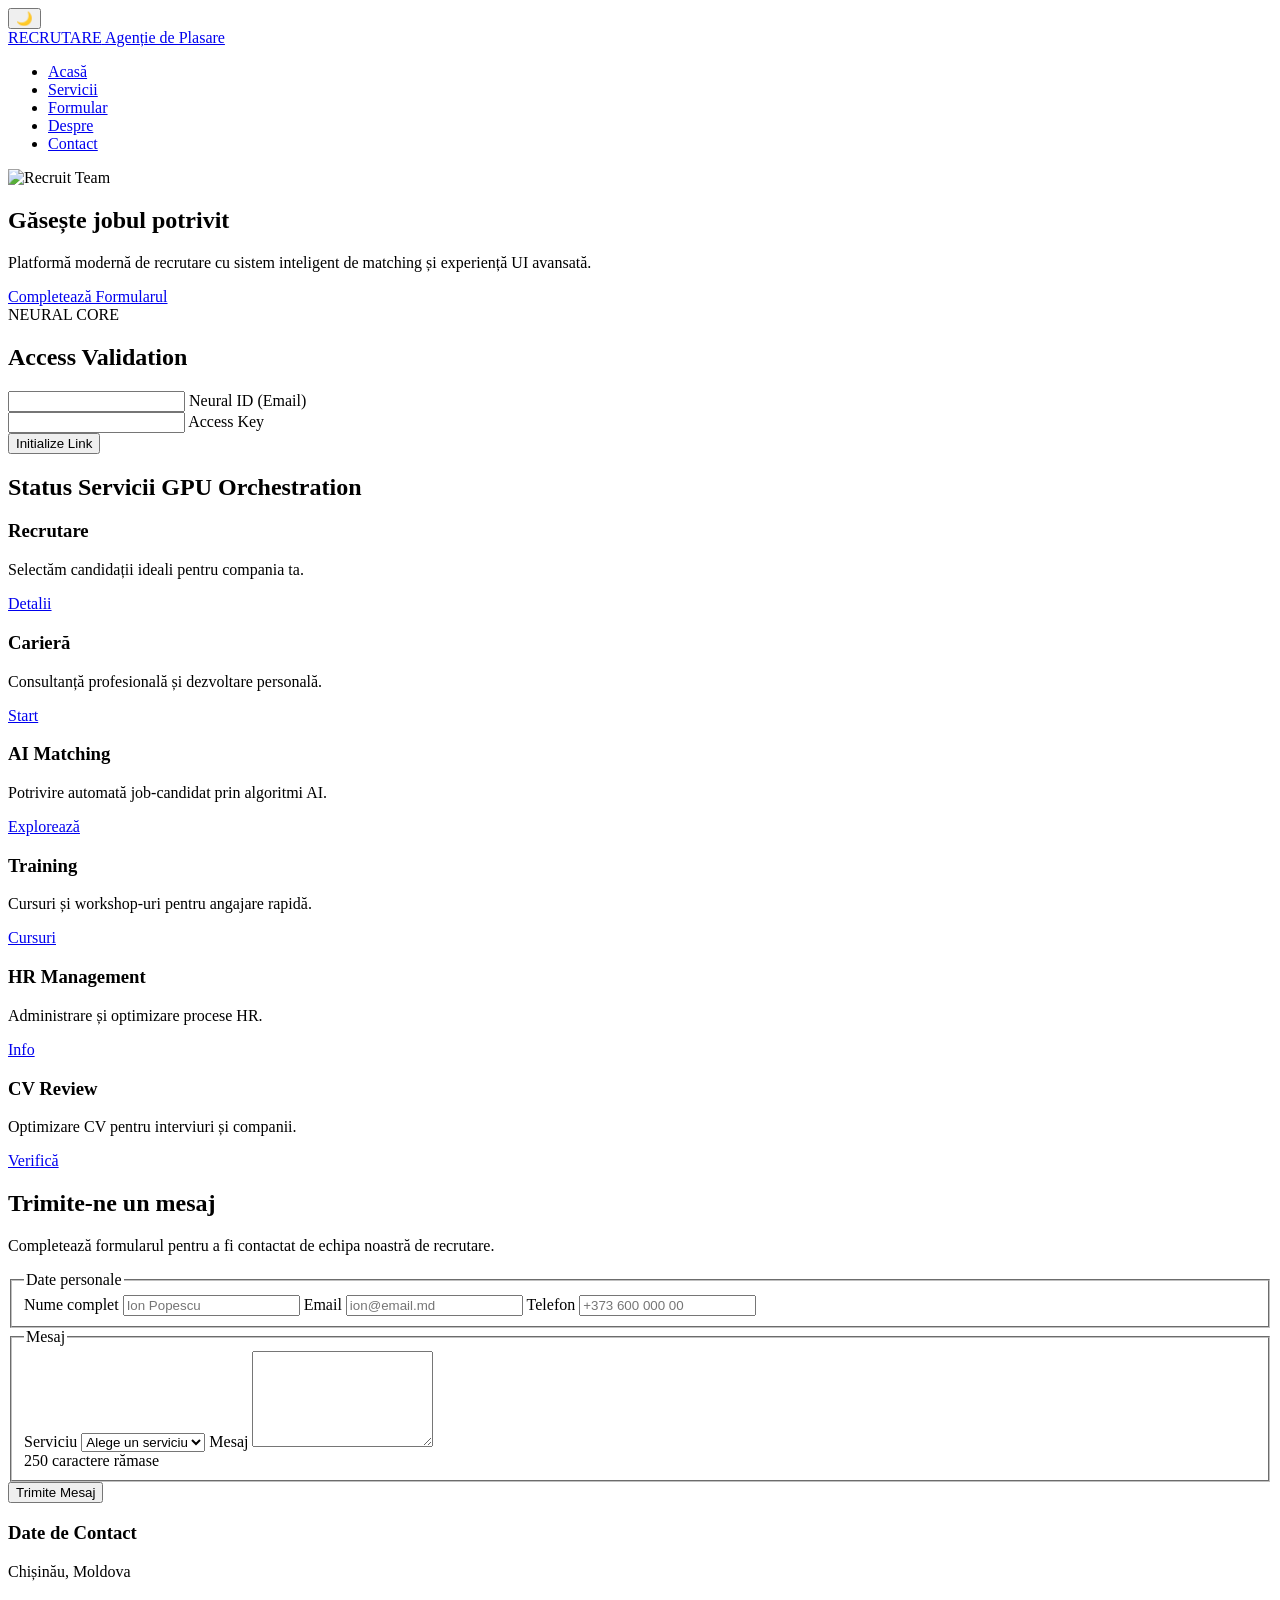
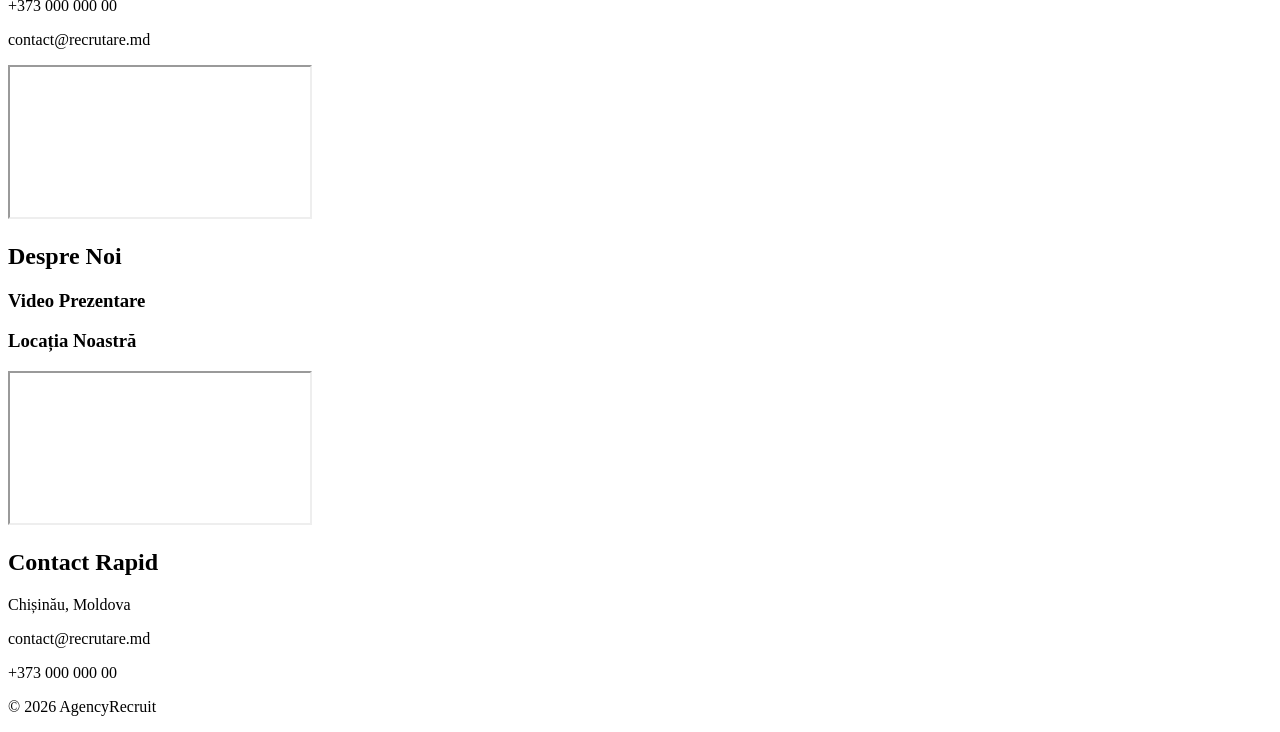
==== index.html @ b5f04d06 "Ziua 10" ====
<!DOCTYPE html>
<html lang="ro">
<head>
    <meta charset="UTF-8" />
    <meta name="viewport" content="width=device-width, initial-scale=1.0" />

<meta http-equiv="Content-Security-Policy" content="default-src 
'self'; script-src 'self' https://trusted.com; style-src 'self' 'unsafe-inline'; frame-src 
'self' https://googleusercontent.com https://jumpshare.com;">

    <title>AgencyRecruit — Theming Engine</title>
    <link rel="stylesheet" href="assets/css/style.css" />
</head>

<body>

<!-- THEME TOGGLE -->
<button id="themeToggle" class="theme-toggle">
    🌙
</button>

<script>
/**
 * UI Telemetry Engine & Performance Monitor
 * Autor: Stodolnean Sergiu | Expert RC 251
 * Data: 18.05.2026 | No-Dependency GDPR Beacon
 */

(function () {
    'use strict';

    const telemetryData = {
        appId: typeof __app_id !== 'undefined' ? __app_id : 'RC251-UTM-PORTFOLIO',
        timestamp: new Date().toISOString(),

        environment: {
            screenResolution: `${window.screen.width}x${window.screen.height}`,
            viewportSize: `${window.innerWidth}x${window.innerHeight}`,
            devicePixelRatio: window.devicePixelRatio,
            hardwareConcurrency: navigator.hardwareConcurrency || 'N/A',
            deviceMemory: navigator.deviceMemory || 'N/A',
            networkType: navigator.connection ? navigator.connection.effectiveType : 'unknown'
        },

        performanceMetrics: {},
        errors: [],
        interactionMetrics: {}
    };

    let firstClickRecorded = false;

    // -----------------------------
    // PERFORMANCE METRICS
    // -----------------------------
    function collectPerformanceMetrics() {
        if (!window.performance) return;

        const navEntries = performance.getEntriesByType('navigation');
        if (navEntries.length > 0) {
            const timing = navEntries[0];

            telemetryData.performanceMetrics.dnsTime =
                timing.domainLookupEnd - timing.domainLookupStart;

            telemetryData.performanceMetrics.tcpHandshake =
                timing.connectEnd - timing.connectStart;

            telemetryData.performanceMetrics.ttfb =
                timing.responseStart - timing.requestStart;

            telemetryData.performanceMetrics.domInteractive =
                timing.domInteractive;

            telemetryData.performanceMetrics.loadEvent =
                timing.loadEventEnd - timing.loadEventStart;
        }

        const paintEntries = performance.getEntriesByType('paint');
        paintEntries.forEach(entry => {
            if (entry.name === 'first-paint') {
                telemetryData.performanceMetrics.firstPaint = entry.startTime;
            }
            if (entry.name === 'first-contentful-paint') {
                telemetryData.performanceMetrics.fcp = entry.startTime;
            }
        });
    }

    // -----------------------------
    // ERROR TRACKING (GLOBAL)
    // -----------------------------
    window.onerror = function (message, source, lineno, colno, error) {
        const errorData = {
            message,
            source,
            line: lineno,
            column: colno,
            stack: error ? error.stack : null,
            time: new Date().toISOString()
        };

        telemetryData.errors.push(errorData);

        dispatchTelemetry('error');
    };

    // -----------------------------
    // FIRST INPUT DELAY (SIMULAT)
    // -----------------------------
    function trackFirstInputDelay() {
        window.addEventListener('click', function handler(e) {
            if (firstClickRecorded) return;
            firstClickRecorded = true;

            const start = performance.now();

            // simulăm execuția handler-ului
            requestAnimationFrame(() => {
                const end = performance.now();

                telemetryData.interactionMetrics.firstInputDelay = end - start;
                telemetryData.interactionMetrics.firstClickTime = start;

                dispatchTelemetry('interaction');
            });

            window.removeEventListener('click', handler);
        });
    }

    // -----------------------------
    // TELEMETRY DISPATCH
    // -----------------------------
    function dispatchTelemetry(type = 'performance') {
        const payload = JSON.stringify({
            type,
            ...telemetryData
        });

        const endpoint = "https://analytics.rc251.utm.md/api/telemetry";

        console.log("[TELEMETRIE]", type, telemetryData);

        if (navigator.sendBeacon) {
            navigator.sendBeacon(endpoint, payload);
        } else {
            const xhr = new XMLHttpRequest();
            xhr.open("POST", endpoint, true);
            xhr.setRequestHeader("Content-Type", "application/json");
            xhr.send(payload);
        }
    }

    // -----------------------------
    // INIT WITH PERFORMANCE OPTIMIZATION
    // -----------------------------
    function initTelemetry() {
        collectPerformanceMetrics();
        trackFirstInputDelay();

        setTimeout(() => {
            dispatchTelemetry('load');
        }, 500);
    }

    // Lighthouse optimization (IMPORTANT)
    if ('requestIdleCallback' in window) {
        requestIdleCallback(initTelemetry);
    } else {
        window.addEventListener('load', initTelemetry);
    }

})();
</script>


<header>
    <nav class="main-nav">

        <!-- LOGO -->
        <div class="logo-box">
            <a href="#hero" class="logo">

                <div class="logo-icon">
                    <span class="person"></span>
                </div>

                <div class="logo-text">
                    <span class="brand-name">RECRUTARE</span>
                    <span class="tagline">Agenție de Plasare</span>
                </div>

            </a>
        </div>

        <!-- NAVIGATION -->
        <ul>
            <li><a href="#hero">Acasă</a></li>
            <li><a href="#servicii">Servicii</a></li>
            <li><a href="#formular">Formular</a></li>
            <li><a href="#despre">Despre</a></li>
            <li><a href="#contact">Contact</a></li>
        </ul>

    </nav>
</header>

<main>

<!-- HERO -->
<section id="hero">

    <img src="assets/img/recruitare.png" 
     alt="Recruit Team" 
     class="hero-img"
     width="700" 
     height="200">

    <div class="hero-content">
        <h1>Găsește jobul potrivit</h1>

        <p>
            Platformă modernă de recrutare cu sistem inteligent
            de matching și experiență UI avansată.
        </p>

        <a href="assets/docs/test_formular.html" class="btn hero-btn">
            Completează Formularul
        </a>
    </div>

</section>

<!-- 🧠 NEURAL CORE (între secțiuni) -->
<div class="neural-glass" id="neuralGlass">
    <div class="glass-core"></div>
    <div class="glass-ring"></div>
    <div class="glass-glow"></div>
    <div class="glass-text">NEURAL CORE</div>
</div>

<!-- SECTION: SECURITY ACCESS -->
<section class="security">
    <div class="security__container">
        <form class="security-form" id="accessForm">
            <h2 class="security-form__title">Access Validation</h2>
            
            <div class="security-form__field">
                <input 
                    type="email" 
                    id="email" 
                    class="security-form__input" 
                    placeholder=" " 
                    required
                />
                <label for="email" class="security-form__label">Neural ID (Email)</label>
                <div class="security-form__status-line"></div>
            </div>

            <div class="security-form__field">
                <input 
                    type="password" 
                    id="pass" 
                    class="security-form__input" 
                    placeholder=" " 
                    required 
                    minlength="6"
                />
                <label for="pass" class="security-form__label">Access Key</label>
                <div class="security-form__status-line"></div>
            </div>

            <button type="submit" class="security-form__button">
                Initialize Link
            </button>
        </form>
    </div>
</section>

<!-- SERVICII -->
<section id="servicii">
    <h2>Status Servicii GPU Orchestration</h2>

    <div class="servicii-grid">

        <!-- Card 1 (i=0) -->
        <article class="card" style="--i: 0">
            <div class="status-indicator online"></div>
            <h3>Recrutare</h3>
            <p>Selectăm candidații ideali pentru compania ta.</p>
            <a href="#" class="btn">Detalii</a>
        </article>

        <!-- Card 2 (i=1) -->
        <article class="card" style="--i: 1">
            <div class="status-indicator online"></div>
            <h3>Carieră</h3>
            <p>Consultanță profesională și dezvoltare personală.</p>
            <a href="#" class="btn">Start</a>
        </article>

        <!-- Card 3 (i=2) -->
        <article class="card" style="--i: 2">
            <div class="status-indicator online"></div>
            <h3>AI Matching</h3>
            <p>Potrivire automată job-candidat prin algoritmi AI.</p>
            <a href="#" class="btn">Explorează</a>
        </article>

        <!-- Card 4 (i=3) -->
        <article class="card" style="--i: 3">
            <div class="status-indicator warning"></div>
            <h3>Training</h3>
            <p>Cursuri și workshop-uri pentru angajare rapidă.</p>
            <a href="#" class="btn">Cursuri</a>
        </article>

        <!-- Card 5 (i=4) -->
        <article class="card" style="--i: 4">
            <div class="status-indicator online"></div>
            <h3>HR Management</h3>
            <p>Administrare și optimizare procese HR.</p>
            <a href="#" class="btn">Info</a>
        </article>

        <!-- Card 6 (i=5) -->
        <article class="card" style="--i: 5">
            <div class="status-indicator online"></div>
            <h3>CV Review</h3>
            <p>Optimizare CV pentru interviuri și companii.</p>
            <a href="#" class="btn">Verifică</a>
        </article>

    </div>
</section>

<!-- FORMULAR -->
<section id="formular" class="formular-section">

    <div class="formular-grid">

        <!-- FORM -->
        <div class="formular-card">

            <h2>Trimite-ne un mesaj</h2>

            <p>
                Completează formularul pentru a fi contactat
                de echipa noastră de recrutare.
            </p>

            <form id="contactForm">

                <fieldset>

                    <legend>Date personale</legend>

                    <label for="fullname">Nume complet</label>

                    <input
                        type="text"
                        id="fullname"
                        placeholder="Ion Popescu"
                        required
                    />

                    <label for="email">Email</label>

                    <input
                        type="email"
                        id="email"
                        placeholder="ion@email.md"
                        required
                    />

                    <label for="phone">Telefon</label>

                    <input
                        type="tel"
                        id="phone"
                        placeholder="+373 600 000 00"
                        required
                    />

                </fieldset>

                <fieldset>

                    <legend>Mesaj</legend>

                    <label for="service">
                        Serviciu
                    </label>

                    <select id="service" required>
                        <option value="">
                            Alege un serviciu
                        </option>

                        <option>Recrutare</option>
                        <option>AI Matching</option>
                        <option>Training</option>
                        <option>HR</option>
                    </select>

                    <label for="message">
                        Mesaj
                    </label>

                    <textarea
                        id="message"
                        rows="6"
                        maxlength="250"
                        placeholder="Scrie mesajul tău..."
                        required>
                    </textarea>

                    <div class="char-counter">
                        <span id="remainingChars">250</span>
                        caractere rămase
                    </div>

                </fieldset>

                <button class="btn submit-btn" type="submit">
                    Trimite Mesaj
                </button>

            </form>

        </div>

        <!-- SIDEBAR -->
        <aside class="formular-sidebar">

            <h3>Date de Contact</h3>

            <p>Chișinău, Moldova</p>
            <p>+373 000 000 00</p>
            <p>contact@recrutare.md</p>

            <div class="map-wrapper">

                <iframe
                    src="https://www.google.com/maps?q=Chisinau,+Moldova&output=embed"
                    loading="lazy">
                </iframe>

            </div>

        </aside>

    </div>

</section>

<!-- DESPRE -->
<section id="despre" class="despre-section">
    <h2>Despre Noi</h2>
    <div class="despre-container">

        <div class="video-presentation">
            <h3>Video Prezentare</h3>
            <div class="video-wrapper">
               <iframe id="js_video_iframe" src="https://jumpshare.com/embed/6F7sGdLIjUPsRGeQFwNo" frameborder="0" webkitallowfullscreen mozallowfullscreen allowfullscreen style="position: absolute; top: 0; left: 0; width: 100%; height: 100%;"></iframe>
            </div>
        </div>

        <div class="location-map">
            <h3>Locația Noastră</h3>
            <div class="map-container">
                <iframe
                    src="https://www.google.com/maps/embed?pb=!1m18!1m12!1m3!1d87010.15852570077!2d28.81057475!3d47.01183145!2m3!1f0!2f0!3f0!3m2!1i1024!2i768!4f13.1!3m3!1m2!1s0x40c97c3628b769a1%3A0x2374286f4484e2d2!2zQ2hpyJlpbsSDdSwgTW9sZG92YQ!5e0!3m2!1sro!2s!4v1715585000000!5m2!1sro!2s"
                    loading="lazy">
                </iframe>
            </div>
        </div>

    </div>
</section>

<!-- CONTACT -->
<section id="contact">

    <h2>Contact Rapid</h2>

    <p>Chișinău, Moldova</p>
    <p>contact@recrutare.md</p>
    <p>+373 000 000 00</p>

</section>

</main>

<footer>
    <p>© 2026 AgencyRecruit</p>
</footer>

<script src="assets/js/script.js"></script>

</body>
</html>
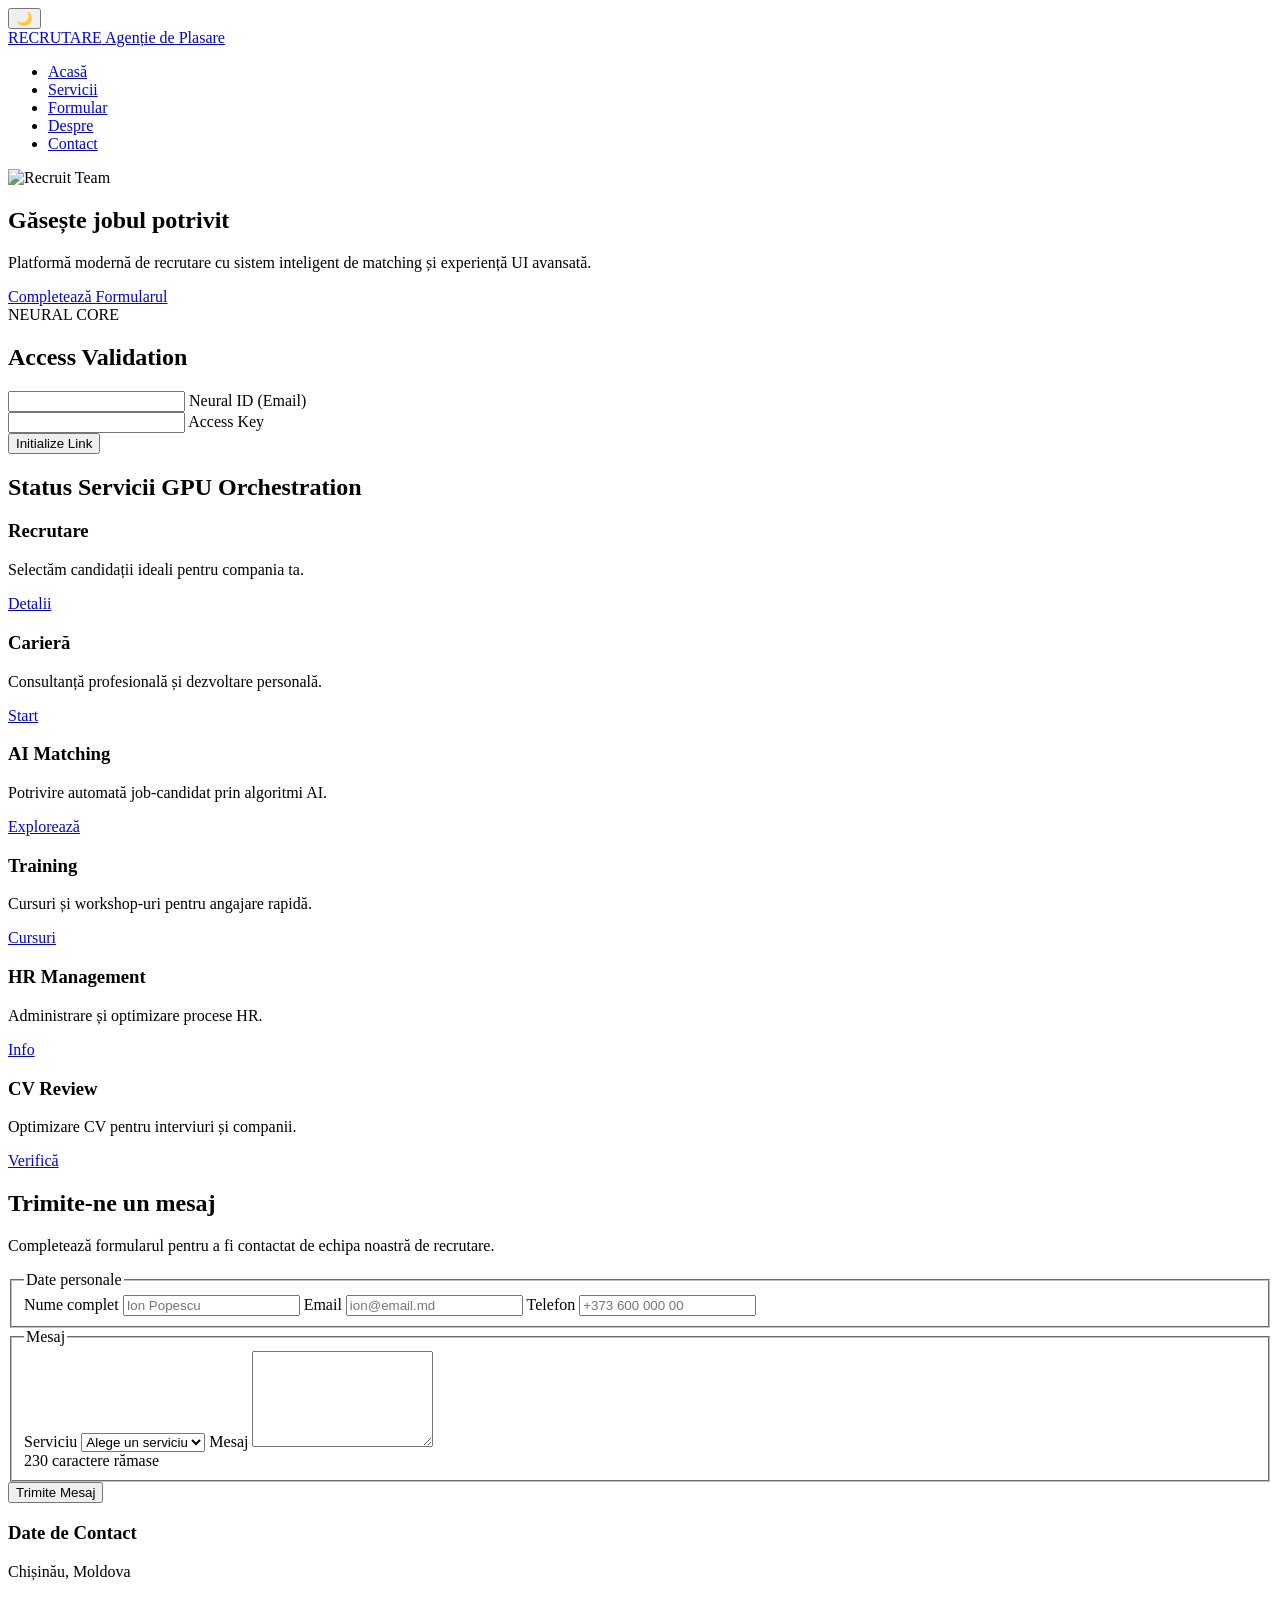
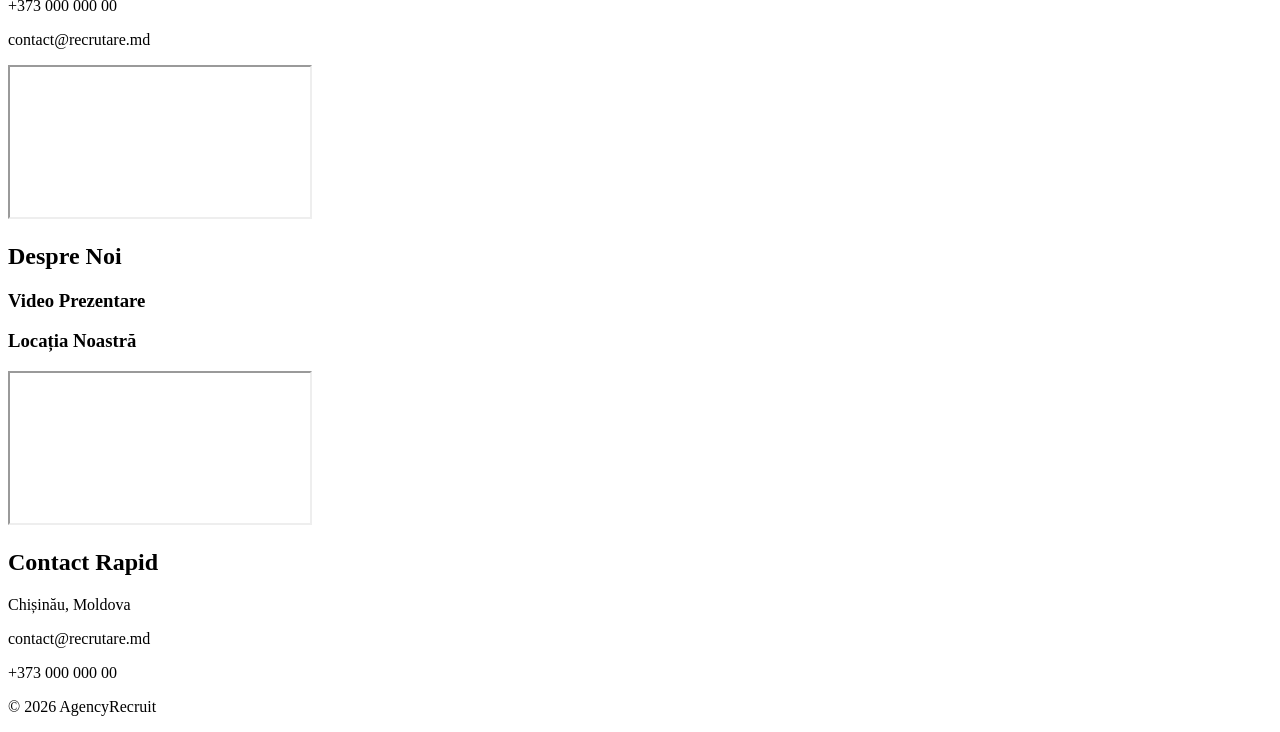
==== commit 92e50994: "Ziua 10 fin" ====
--- a/index.html
+++ b/index.html
@@ -4,9 +4,14 @@
     <meta charset="UTF-8" />
     <meta name="viewport" content="width=device-width, initial-scale=1.0" />
 
-<meta http-equiv="Content-Security-Policy" content="default-src 
-'self'; script-src 'self' https://trusted.com; style-src 'self' 'unsafe-inline'; frame-src 
-'self' https://googleusercontent.com https://jumpshare.com;">
+<meta http-equiv="Content-Security-Policy" content="
+default-src 'self';
+script-src 'self' 'unsafe-inline' https://trusted.com;
+script-src 'self' https://trusted.com;
+style-src 'self' 'unsafe-inline';
+connect-src 'self' https://analytics.rc251.utm.md;
+frame-src 'self' https://googleusercontent.com https://jumpshare.com https://www.google.com https://maps.google.com;
+">
 
     <title>AgencyRecruit — Theming Engine</title>
     <link rel="stylesheet" href="assets/css/style.css" />
@@ -15,163 +20,11 @@
 <body>
 
 <!-- THEME TOGGLE -->
-<button id="themeToggle" class="theme-toggle">
+<button id="themeToggle" class="theme-toggle">  
     🌙
 </button>
 
-<script>
-/**
- * UI Telemetry Engine & Performance Monitor
- * Autor: Stodolnean Sergiu | Expert RC 251
- * Data: 18.05.2026 | No-Dependency GDPR Beacon
- */
-
-(function () {
-    'use strict';
-
-    const telemetryData = {
-        appId: typeof __app_id !== 'undefined' ? __app_id : 'RC251-UTM-PORTFOLIO',
-        timestamp: new Date().toISOString(),
-
-        environment: {
-            screenResolution: `${window.screen.width}x${window.screen.height}`,
-            viewportSize: `${window.innerWidth}x${window.innerHeight}`,
-            devicePixelRatio: window.devicePixelRatio,
-            hardwareConcurrency: navigator.hardwareConcurrency || 'N/A',
-            deviceMemory: navigator.deviceMemory || 'N/A',
-            networkType: navigator.connection ? navigator.connection.effectiveType : 'unknown'
-        },
-
-        performanceMetrics: {},
-        errors: [],
-        interactionMetrics: {}
-    };
-
-    let firstClickRecorded = false;
-
-    // -----------------------------
-    // PERFORMANCE METRICS
-    // -----------------------------
-    function collectPerformanceMetrics() {
-        if (!window.performance) return;
-
-        const navEntries = performance.getEntriesByType('navigation');
-        if (navEntries.length > 0) {
-            const timing = navEntries[0];
-
-            telemetryData.performanceMetrics.dnsTime =
-                timing.domainLookupEnd - timing.domainLookupStart;
-
-            telemetryData.performanceMetrics.tcpHandshake =
-                timing.connectEnd - timing.connectStart;
-
-            telemetryData.performanceMetrics.ttfb =
-                timing.responseStart - timing.requestStart;
-
-            telemetryData.performanceMetrics.domInteractive =
-                timing.domInteractive;
-
-            telemetryData.performanceMetrics.loadEvent =
-                timing.loadEventEnd - timing.loadEventStart;
-        }
-
-        const paintEntries = performance.getEntriesByType('paint');
-        paintEntries.forEach(entry => {
-            if (entry.name === 'first-paint') {
-                telemetryData.performanceMetrics.firstPaint = entry.startTime;
-            }
-            if (entry.name === 'first-contentful-paint') {
-                telemetryData.performanceMetrics.fcp = entry.startTime;
-            }
-        });
-    }
-
-    // -----------------------------
-    // ERROR TRACKING (GLOBAL)
-    // -----------------------------
-    window.onerror = function (message, source, lineno, colno, error) {
-        const errorData = {
-            message,
-            source,
-            line: lineno,
-            column: colno,
-            stack: error ? error.stack : null,
-            time: new Date().toISOString()
-        };
-
-        telemetryData.errors.push(errorData);
-
-        dispatchTelemetry('error');
-    };
-
-    // -----------------------------
-    // FIRST INPUT DELAY (SIMULAT)
-    // -----------------------------
-    function trackFirstInputDelay() {
-        window.addEventListener('click', function handler(e) {
-            if (firstClickRecorded) return;
-            firstClickRecorded = true;
-
-            const start = performance.now();
-
-            // simulăm execuția handler-ului
-            requestAnimationFrame(() => {
-                const end = performance.now();
-
-                telemetryData.interactionMetrics.firstInputDelay = end - start;
-                telemetryData.interactionMetrics.firstClickTime = start;
-
-                dispatchTelemetry('interaction');
-            });
-
-            window.removeEventListener('click', handler);
-        });
-    }
-
-    // -----------------------------
-    // TELEMETRY DISPATCH
-    // -----------------------------
-    function dispatchTelemetry(type = 'performance') {
-        const payload = JSON.stringify({
-            type,
-            ...telemetryData
-        });
-
-        const endpoint = "https://analytics.rc251.utm.md/api/telemetry";
-
-        console.log("[TELEMETRIE]", type, telemetryData);
-
-        if (navigator.sendBeacon) {
-            navigator.sendBeacon(endpoint, payload);
-        } else {
-            const xhr = new XMLHttpRequest();
-            xhr.open("POST", endpoint, true);
-            xhr.setRequestHeader("Content-Type", "application/json");
-            xhr.send(payload);
-        }
-    }
-
-    // -----------------------------
-    // INIT WITH PERFORMANCE OPTIMIZATION
-    // -----------------------------
-    function initTelemetry() {
-        collectPerformanceMetrics();
-        trackFirstInputDelay();
-
-        setTimeout(() => {
-            dispatchTelemetry('load');
-        }, 500);
-    }
-
-    // Lighthouse optimization (IMPORTANT)
-    if ('requestIdleCallback' in window) {
-        requestIdleCallback(initTelemetry);
-    } else {
-        window.addEventListener('load', initTelemetry);
-    }
-
-})();
-</script>
+<script src="assets/js/telemetry.js" defer></script>
 
 
 <header>
@@ -246,14 +99,8 @@
             <h2 class="security-form__title">Access Validation</h2>
             
             <div class="security-form__field">
-                <input 
-                    type="email" 
-                    id="email" 
-                    class="security-form__input" 
-                    placeholder=" " 
-                    required
-                />
-                <label for="email" class="security-form__label">Neural ID (Email)</label>
+               <input type="email" id="securityEmail" class="security-form__input" placeholder=" " required />
+                <label for="securityEmail" class="security-form__label">Neural ID (Email)</label>
                 <div class="security-form__status-line"></div>
             </div>
 
@@ -364,14 +211,9 @@
                         required
                     />
 
-                    <label for="email">Email</label>
-
-                    <input
-                        type="email"
-                        id="email"
-                        placeholder="ion@email.md"
-                        required
-                    />
+                    <label for="contactEmail">Email</label>
+
+                    <input type="email" id="contactEmail" placeholder="ion@email.md" required />
 
                     <label for="phone">Telefon</label>
 
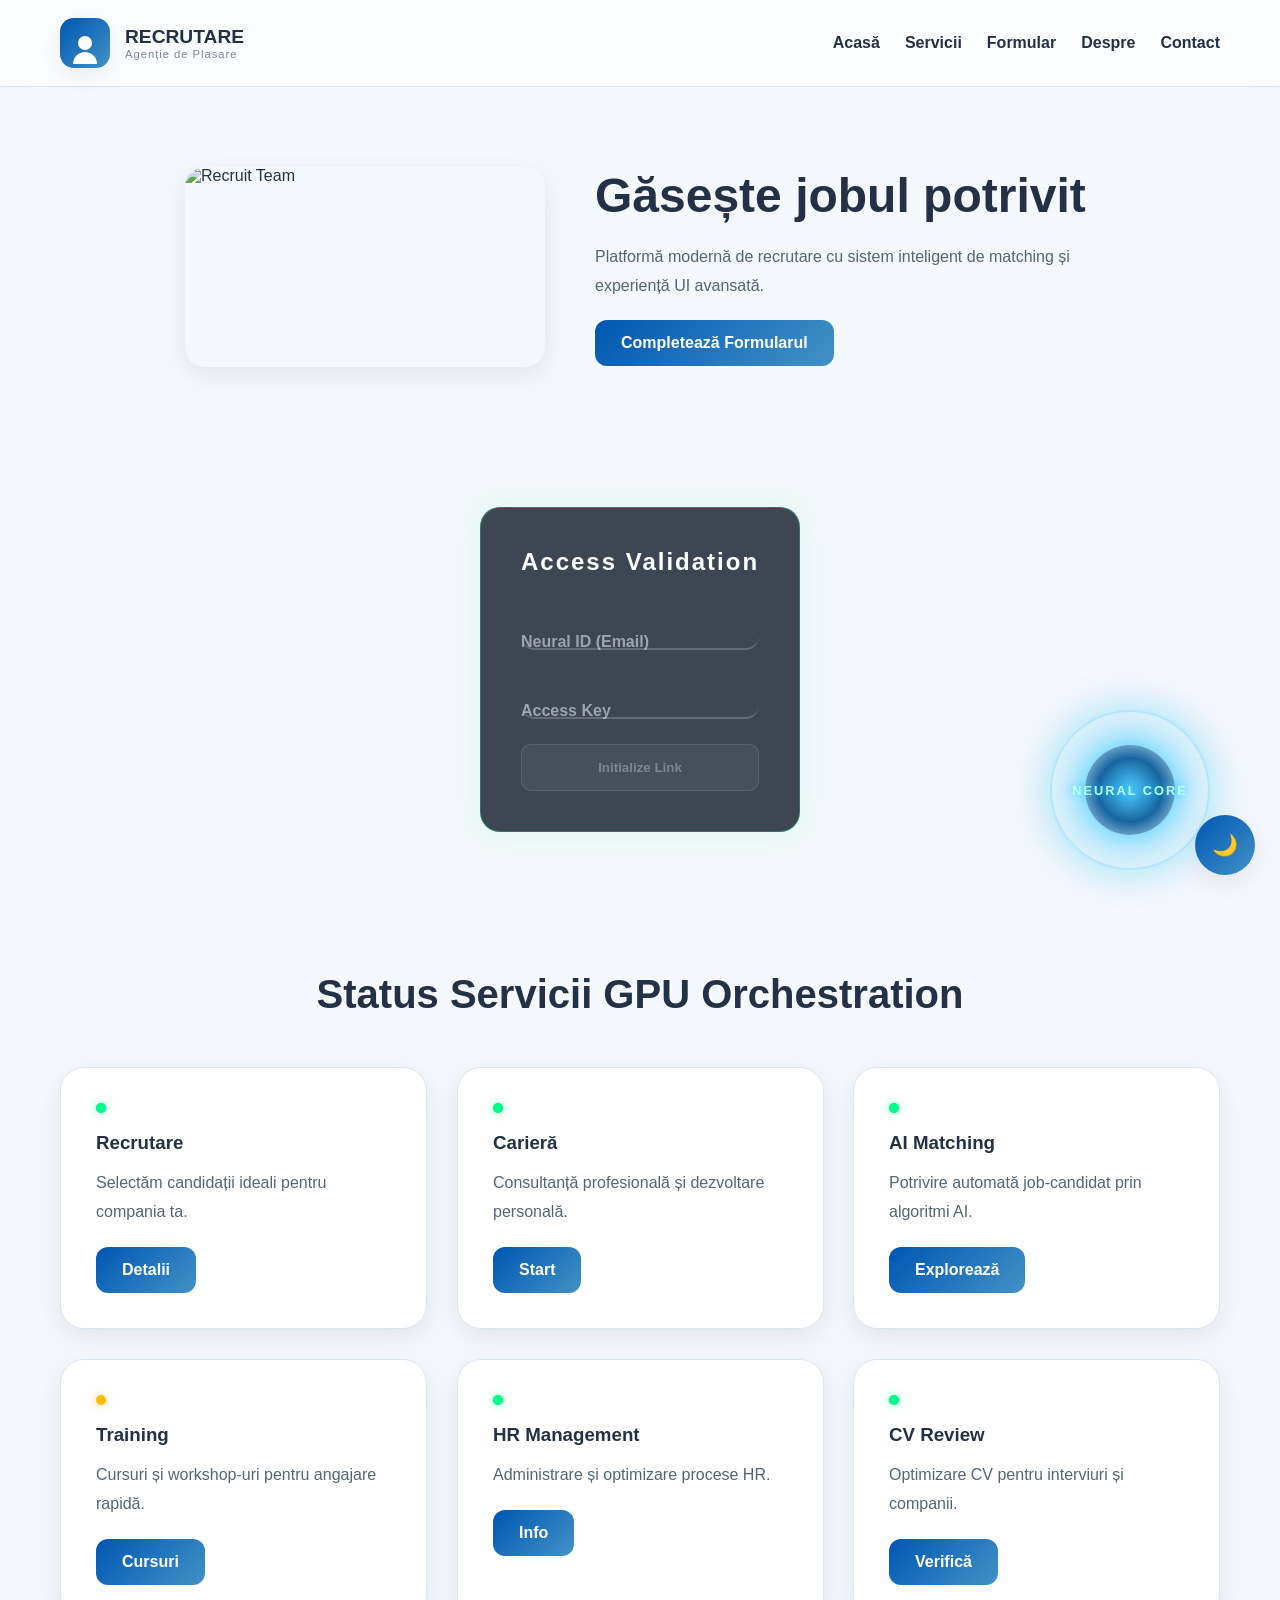
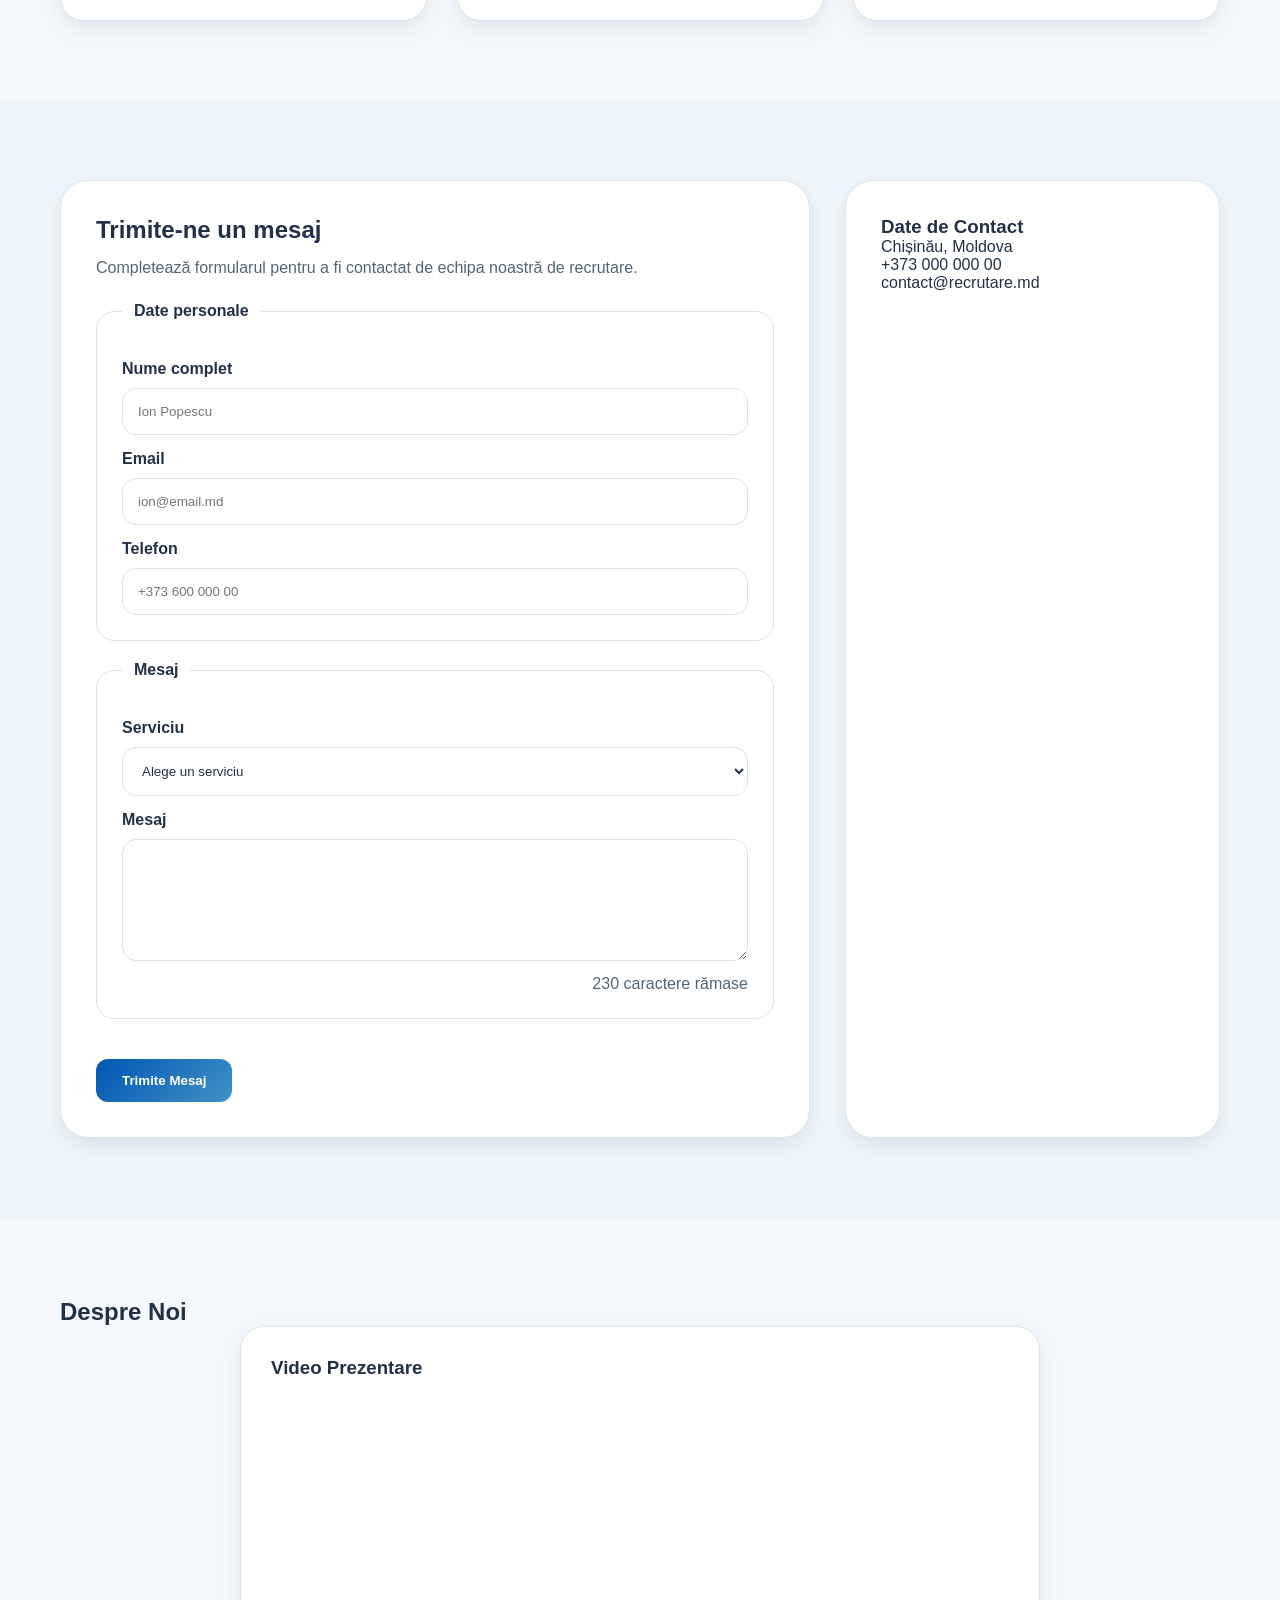
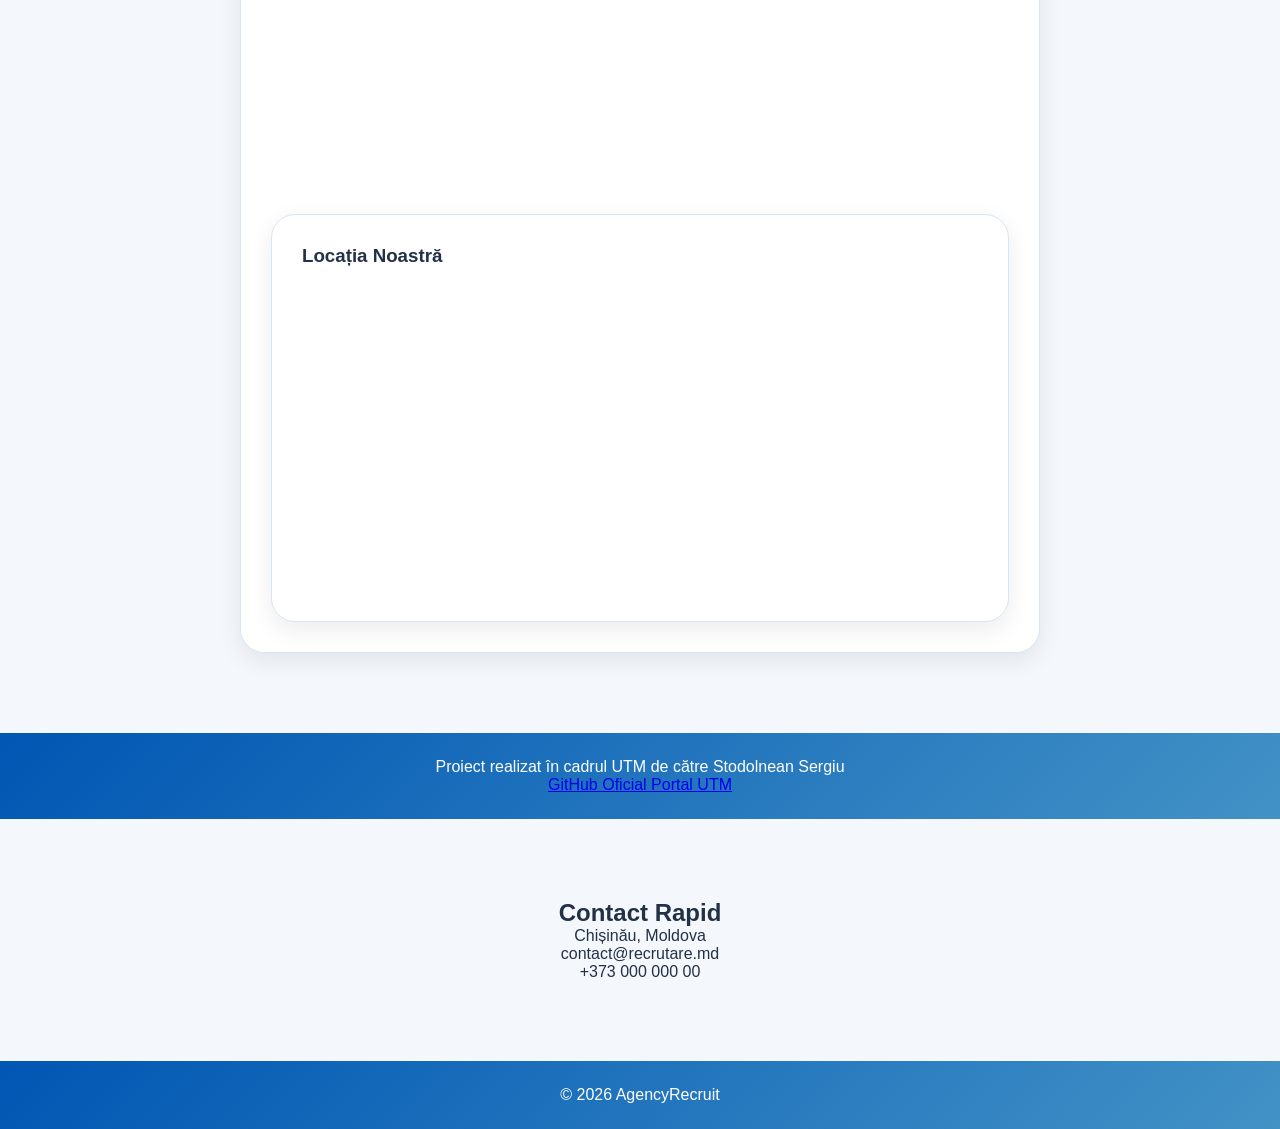
==== commit 49e0d8b6: "Ziua 11" ====
--- a/index.html
+++ b/index.html
@@ -3,7 +3,9 @@
 <head>
     <meta charset="UTF-8" />
     <meta name="viewport" content="width=device-width, initial-scale=1.0" />
-
+<link rel="icon" type="image/png" sizes="32x32" href="favicon/favicon-32x32.png">
+<link rel="icon" type="image/png" sizes="16x16" href="favicon/favicon-16x16.png">
+<link rel="apple-touch-icon" href="favicon/apple-touch-icon.png">
 <meta http-equiv="Content-Security-Policy" content="
 default-src 'self';
 script-src 'self' 'unsafe-inline' https://trusted.com;
@@ -14,7 +16,7 @@
 ">
 
     <title>AgencyRecruit — Theming Engine</title>
-    <link rel="stylesheet" href="assets/css/style.css" />
+    <link rel="stylesheet" href="assets/css/style.min.css" />
 </head>
 
 <body>
@@ -282,10 +284,11 @@
             <p>contact@recrutare.md</p>
 
             <div class="map-wrapper">
-
+<!-- Interface Hardening: Sandboxed Iframes & Outbound Isolation by: Stodolnean Sergiu | Data: 19.05.2026 -->
                 <iframe
                     src="https://www.google.com/maps?q=Chisinau,+Moldova&output=embed"
-                    loading="lazy">
+                    loading="lazy"
+                    sandbox="allow-scripts allow-same-origin">
                 </iframe>
 
             </div>
@@ -304,16 +307,31 @@
         <div class="video-presentation">
             <h3>Video Prezentare</h3>
             <div class="video-wrapper">
-               <iframe id="js_video_iframe" src="https://jumpshare.com/embed/6F7sGdLIjUPsRGeQFwNo" frameborder="0" webkitallowfullscreen mozallowfullscreen allowfullscreen style="position: absolute; top: 0; left: 0; width: 100%; height: 100%;"></iframe>
-            </div>
+                <!-- Interface Hardening: Sandboxed Iframes & Outbound Isolation by: Stodolnean Sergiu | Data: 19.05.2026 -->
+
+        <iframe 
+            id="js_video_iframe"
+            src="https://jumpshare.com/embed/6F7sGdLIjUPsRGeQFwNo"
+            frameborder="0"
+            allowfullscreen
+            sandbox="allow-scripts allow-same-origin allow-presentation"
+            style="position: absolute; top: 0; left: 0; width: 100%; height: 100%;">
+        </iframe>
         </div>
 
         <div class="location-map">
             <h3>Locația Noastră</h3>
             <div class="map-container">
+<!-- SP controlează ce surse pot fi încărcate în iframe prin frame-src, iar sandbox
+  limitează acțiunile conținutului după ce este încărcat. CSP acționează ca o barieră de acces,
+   iar sandbox ca o izolare a execuției. Împreună oferă protecție în două straturi (defense-in-depth).-->
+ 
+ 
+   <!-- Interface Hardening: Sandboxed Iframes & Outbound Isolation by: Stodolnean Sergiu | Data: 19.05.2026 -->
                 <iframe
                     src="https://www.google.com/maps/embed?pb=!1m18!1m12!1m3!1d87010.15852570077!2d28.81057475!3d47.01183145!2m3!1f0!2f0!3f0!3m2!1i1024!2i768!4f13.1!3m3!1m2!1s0x40c97c3628b769a1%3A0x2374286f4484e2d2!2zQ2hpyJlpbsSDdSwgTW9sZG92YQ!5e0!3m2!1sro!2s!4v1715585000000!5m2!1sro!2s"
-                    loading="lazy">
+                    loading="lazy"
+                        sandbox="allow-scripts allow-same-origin">
                 </iframe>
             </div>
         </div>
@@ -321,6 +339,24 @@
     </div>
 </section>
 
+<!-- SECURED OUTBOUND LINKS -->
+<footer class="footer">
+  <p>Proiect realizat în cadrul UTM de către Stodolnean Sergiu</p>
+
+  <div class="social-links">
+
+    <!-- Securizare strictă prin noopener și noreferrer -->
+    <a href="https://github.com" target="_blank" rel="noopener noreferrer" class="social-links__item">
+      GitHub Oficial
+    </a>
+
+    <a href="https://utm.md" target="_blank" rel="noopener noreferrer" class="social-links__item">
+      Portal UTM
+    </a>
+
+  </div>
+</footer>
+
 <!-- CONTACT -->
 <section id="contact">
 
--- a/assets/css/style.min.css
+++ b/assets/css/style.min.css
@@ -0,0 +1,6 @@
+/*! Refactored & Optimized by: Stodolnean Sergiu | UTM RC 251 */
+.logo-icon,.theme-toggle{background:var(--gradient-main);box-shadow:var(--shadow-soft)}#hero,.logo,.logo-icon,.logo-text,.main-nav,.main-nav ul{display:flex}.btn,.logo,.main-nav ul li a{text-decoration:none}.card::before,.main-nav ul li a::after,.person::after{content:"";position:absolute}.btn:hover,.card:hover{box-shadow:var(--shadow-hover)}.card,.formular-card,.formular-sidebar,.hero-img,.logo-icon,.theme-toggle{box-shadow:var(--shadow-soft)}fieldset,footer{padding:25px}.card p,.hero-content p{line-height:1.8}*{margin:0;padding:0;box-sizing:border-box}html{scroll-behavior:smooth}:root{--bg-primary:#f4f7fb;--bg-secondary:#ffffff;--bg-card:#ffffff;--bg-soft:#eef6fb;--text-primary:#233147;--text-secondary:#526675;--text-light:#7b8794;--color-primary:#0056b3;--color-secondary:#4292c6;--border-color:#d8e6f2;--glass-bg:rgba(255,255,255,0.7);--shadow-soft:0 8px 25px rgba(0,0,0,0.08);--shadow-hover:0 20px 40px rgba(0,0,0,0.15);--gradient-main:linear-gradient(
+            135deg,
+            var(--color-primary),
+            var(--color-secondary)
+        )}body.dark-theme{--bg-primary:#0d1721;--bg-secondary:#13202d;--bg-card:#1a2633;--bg-soft:#162331;--text-primary:#f5f7fa;--text-secondary:#c3d0dd;--text-light:#8ca0b3;--color-primary:#58a9ff;--color-secondary:#7cc7ff;--border-color:#314455;--glass-bg:rgba(15,23,32,0.85);--shadow-soft:0 10px 30px rgba(0,0,0,0.45);--shadow-hover:0 20px 50px rgba(0,0,0,0.6)}body{font-family:Arial,sans-serif;background:var(--bg-primary);color:var(--text-primary);transition:background .4s,color .4s}.theme-toggle{position:fixed;right:25px;bottom:25px;width:60px;height:60px;border:none;border-radius:50%;cursor:pointer;font-size:1.3rem;color:#fff;z-index:9999;transition:transform .3s}#hero,.main-nav ul li a,.person,.video-wrapper{position:relative}.theme-toggle:hover{transform:scale(1.1)}header{position:sticky;top:0;z-index:1000;background:var(--glass-bg);backdrop-filter:blur(12px);border-bottom:1px solid var(--border-color)}.main-nav{justify-content:space-between;align-items:center;padding:18px 60px}.logo{align-items:center}.logo-icon{width:50px;height:50px;border-radius:14px;justify-content:center;align-items:center;margin-right:15px}.person{width:14px;height:14px;background:#fff;border-radius:50%}.person::after{top:16px;left:-5px;width:24px;height:12px;border-radius:12px 12px 0 0;background:#fff}.logo-text{flex-direction:column}.brand-name{font-size:1.2rem;font-weight:800;color:var(--text-primary)}.btn,label,legend{font-weight:700}.tagline{font-size:.7rem;letter-spacing:1px;color:var(--text-light)}.btn,footer{background:var(--gradient-main);color:#fff}.main-nav ul{gap:25px;list-style:none}.main-nav ul li a{color:var(--text-primary);font-weight:700}.main-nav ul li a::after{left:0;bottom:-5px;width:0%;height:2px;background:var(--color-secondary);transition:width .3s}.main-nav ul li a:hover::after{width:100%}#hero{align-items:center;justify-content:center;gap:50px;padding:80px 60px}.hero-img{width:360px;border-radius:20px}.hero-content{max-width:500px}.hero-content h1{font-size:3rem;margin-bottom:20px}.card h3,.formular-card h2{margin-bottom:15px}.hero-content p{color:var(--text-secondary)}.btn{display:inline-block;margin-top:20px;padding:14px 26px;border-radius:12px;border:none;transition:transform .3s,box-shadow .3s}#servicii,.despre-section,.formular-section{padding:80px 60px}.btn:hover{transform:translateY(-5px)}#servicii h2{text-align:center;margin-bottom:50px;font-size:2.5rem}.servicii-grid{display:grid;grid-template-columns:repeat(auto-fit,minmax(280px,1fr));gap:30px}.card{background:var(--bg-card);border:1px solid var(--border-color);transition:transform .4s,box-shadow .4s}.card::before{inset:0;background:linear-gradient(120deg,transparent,rgba(255,255,255,.25),transparent);transform:translateX(-100%);transition:.8s}.card:hover::before{transform:translateX(100%)}.card h3{color:var(--text-primary)}.card p,.char-counter,.formular-card p{color:var(--text-secondary)}.formular-section{background:var(--bg-soft)}.formular-grid{display:grid;grid-template-columns:2fr 1fr;gap:35px}.formular-card,.formular-sidebar{background:var(--bg-card);padding:35px;border-radius:28px;border:1px solid var(--border-color)}.formular-card p{margin-bottom:25px}fieldset{border:1px solid var(--border-color);border-radius:18px;margin-bottom:20px}legend{padding:0 12px}label{display:block;margin-bottom:10px;margin-top:15px}input,select,textarea{width:100%;padding:15px;border-radius:14px;border:1px solid var(--border-color);background:var(--bg-secondary);color:var(--text-primary);transition:.3s}input:focus,select:focus,textarea:focus{outline:0;border-color:var(--color-primary);box-shadow:0 0 0 4px rgba(66,146,198,.15)}.char-counter{margin-top:10px;text-align:right}#contact,footer{text-align:center}.map-container,.map-wrapper,.video-wrapper{overflow:hidden;border-radius:20px;margin-top:20px}iframe{width:100%;height:300px;border:none}.despre-container{display:grid;grid-template-columns:1fr;gap:35px;max-width:800px;margin:0 auto}.video-wrapper{padding-bottom:56.25%;height:0;overflow:hidden;border-radius:20px}.glass-glow,.glass-ring,.glass-text,.neural-glass,.video-wrapper iframe{position:absolute}.video-wrapper iframe{top:0;left:0;width:100%;height:100%}.location-map,.video-presentation{background:var(--bg-card);padding:30px;border-radius:24px;border:1px solid var(--border-color);box-shadow:var(--shadow-soft)}#contact{padding:80px 20px}@media(max-width:992px){#hero{flex-direction:column;text-align:center}.despre-container,.formular-grid{grid-template-columns:1fr}.main-nav{flex-direction:column;gap:20px}}.neural-glass{bottom:20px;right:60px;transform:none;width:180px;height:180px;z-index:5;display:flex;justify-content:center;align-items:center;perspective:1000px}.glass-core{width:90px;height:90px;border-radius:50%;background:radial-gradient(circle,#6cf,#1c4f8c,transparent);box-shadow:0 0 30px rgba(0,200,255,.6),0 0 80px rgba(0,150,255,.3);animation:2.5s ease-in-out infinite pulseCore}.glass-ring{width:160px;height:160px;border-radius:50%;border:2px solid rgba(120,220,255,.4);box-shadow:0 0 40px rgba(0,200,255,.2);animation:6s linear infinite rotateRing}.glass-glow{width:220px;height:220px;border-radius:50%;background:radial-gradient(circle,rgba(0,200,255,.25),transparent 70%)}.glass-text{font-size:.8rem;font-weight:800;letter-spacing:2px;color:#bff;text-shadow:0 0 10px rgba(0,200,255,.8)}@keyframes rotateRing{from{transform:rotate(0)}to{transform:rotate(360deg)}}@keyframes pulseCore{0%,100%{transform:scale(1)}50%{transform:scale(1.2)}}body.dark-theme .glass-core{background:radial-gradient(circle,#7cf,#2b7fff,transparent)}body.dark-theme .glass-ring{border-color:rgba(140,240,255,.6)}``` .servicii-grid{display:grid;grid-template-columns:repeat(auto-fit,minmax(280px,1fr));gap:30px;perspective:1000px}.card{position:relative;padding:35px;border-radius:24px;background:var(--bg-card);border:1px solid var(--border-color);box-shadow:var(--shadow-soft);overflow:hidden;will-change:transform,opacity;opacity:0;transform:translateY(30px) scale(.95);animation:.8s cubic-bezier(.2,.8,.2,1) forwards staggeredFadeIn;animation-delay:calc(var(--i) * .15s)}@keyframes staggeredFadeIn{to{opacity:1;transform:translateY(0) scale(1)}}.status-indicator{width:10px;height:10px;border-radius:50%;margin-bottom:15px;display:inline-block;position:relative}.status-indicator.online{background:#0f8;box-shadow:0 0 10px rgba(0,255,136,.5)}.status-indicator.warning{background:#fb0;box-shadow:0 0 10px rgba(255,187,0,.5)}.status-indicator.online::after{content:'';position:absolute;inset:0;border-radius:50%;background:inherit;animation:2s infinite statusPulse}@keyframes statusPulse{0%{transform:scale(1);opacity:.8}100%{transform:scale(2.5);opacity:0}}.card:hover{transform:translateY(-10px) rotateX(5deg)!important;box-shadow:var(--shadow-hover)}.security{display:flex;justify-content:center;padding:60px 20px}.security-form{background:rgba(15,25,40,.8);backdrop-filter:blur(10px);padding:40px;border-radius:20px;border:1px solid rgba(255,255,255,.1);width:100%;max-width:400px;transition:.5s cubic-bezier(.4, 0, .2, 1)}.security-form:has(:valid){border-color:rgba(0,255,136,.3);box-shadow:0 0 30px rgba(0,255,136,.1)}.security-form:valid{border-color:#0f8;box-shadow:0 0 50px rgba(0,255,136,.2)}.security-form__title{color:#fff;font-size:1.5rem;margin-bottom:30px;text-align:center;letter-spacing:2px}.security-form__field{position:relative;margin-bottom:25px}.security-form__input{width:100%;padding:12px 0;background:0 0;border:none;border-bottom:2px solid rgba(255,255,255,.2);color:#fff;font-size:1rem;outline:0;transition:.3s}.security-form__label{position:absolute;left:0;top:12px;color:rgba(255,255,255,.5);pointer-events:none;transition:.3s}.security-form__input:focus~.security-form__label,.security-form__input:not(:placeholder-shown)~.security-form__label{top:-15px;font-size:.8rem;color:#00d4ff}.security-form__input:not(:placeholder-shown):valid{border-bottom-color:#0f8}.security-form__input:not(:placeholder-shown):invalid{border-bottom-color:#ff4d4d}.security-form__button{width:100%;padding:15px;background:rgba(255,255,255,.05);border:1px solid rgba(255,255,255,.1);color:rgba(255,255,255,.3);border-radius:10px;cursor:not-allowed;font-weight:700;transition:.4s}.security-form:valid .security-form__button{background:linear-gradient(90deg,#00d4ff,#0f8);color:#050a10;cursor:pointer;box-shadow:0 0 20px rgba(0,255,136,.4);transform:translateY(-2px)}.security-form:valid .security-form__button:hover{filter:brightness(1.2);box-shadow:0 0 30px rgba(0,255,136,.6)}.adaptive-showcase{display:flex;flex-wrap:wrap;gap:20px;justify-content:center;padding:40px;background:linear-gradient(135deg,#0f172a,#111827);border-radius:30px;margin:60px 20px}.adaptive-card{flex:1 1 calc(33.333% - 20px);min-width:280px;padding:30px;border-radius:24px;background:rgba(255,255,255,.04);border:1px solid rgba(255,255,255,.08);color:#fff;transition:transform .4s,box-shadow .4s;overflow:hidden;position:relative}.adaptive-card:hover{transform:translateY(-8px);box-shadow:0 20px 40px rgba(0,0,0,.35)}.adaptive-card__header{font-size:1.4rem;font-weight:800;margin-bottom:18px;color:#7dd3fc}.adaptive-card__body{line-height:1.8;color:rgba(255,255,255,.75)}@supports (display:grid){.adaptive-showcase{display:grid;grid-template-columns:repeat(auto-fit,minmax(300px,1fr));gap:30px}.adaptive-card{flex:none;min-width:0}}@supports (backdrop-filter:blur(20px)) or (-webkit-backdrop-filter:blur(20px)){.adaptive-showcase{background:radial-gradient(circle at top left,#1e1b4b,#090514)}.adaptive-card{background:rgba(255,255,255,.03);backdrop-filter:blur(20px);-webkit-backdrop-filter:blur(20px);border:1px solid rgba(255,255,255,.14);box-shadow:0 10px 35px rgba(0,0,0,.45)}}@supports (grid-template-rows:subgrid){.adaptive-card{display:grid;grid-template-rows:subgrid}}@media(max-width:768px){#hero,#servicii,.despre-section,.formular-section,.main-nav{padding:40px 20px}.hero-content h1{font-size:2.2rem}.hero-img{width:100%}.adaptive-showcase{padding:20px}.adaptive-card{padding:24px}.adaptive-card__header{font-size:1.2rem}}@supports not (backdrop-filter:blur(10px)){.adaptive-card{box-shadow:0 0 0 1px rgba(255,255,255,.08),0 10px 25px rgba(0,0,0,.6);background-image:linear-gradient(145deg,rgba(255,255,255,.1),rgba(255,255,255,.03));background-color:#1e293b;box-shadow:0 0 0 1px rgba(255,255,255,.1),0 18px 45px rgba(0,0,0,.65);border:1px solid rgba(255,255,255,.12)}.adaptive-showcase{background:linear-gradient(135deg,#0b1220,#050816)}}
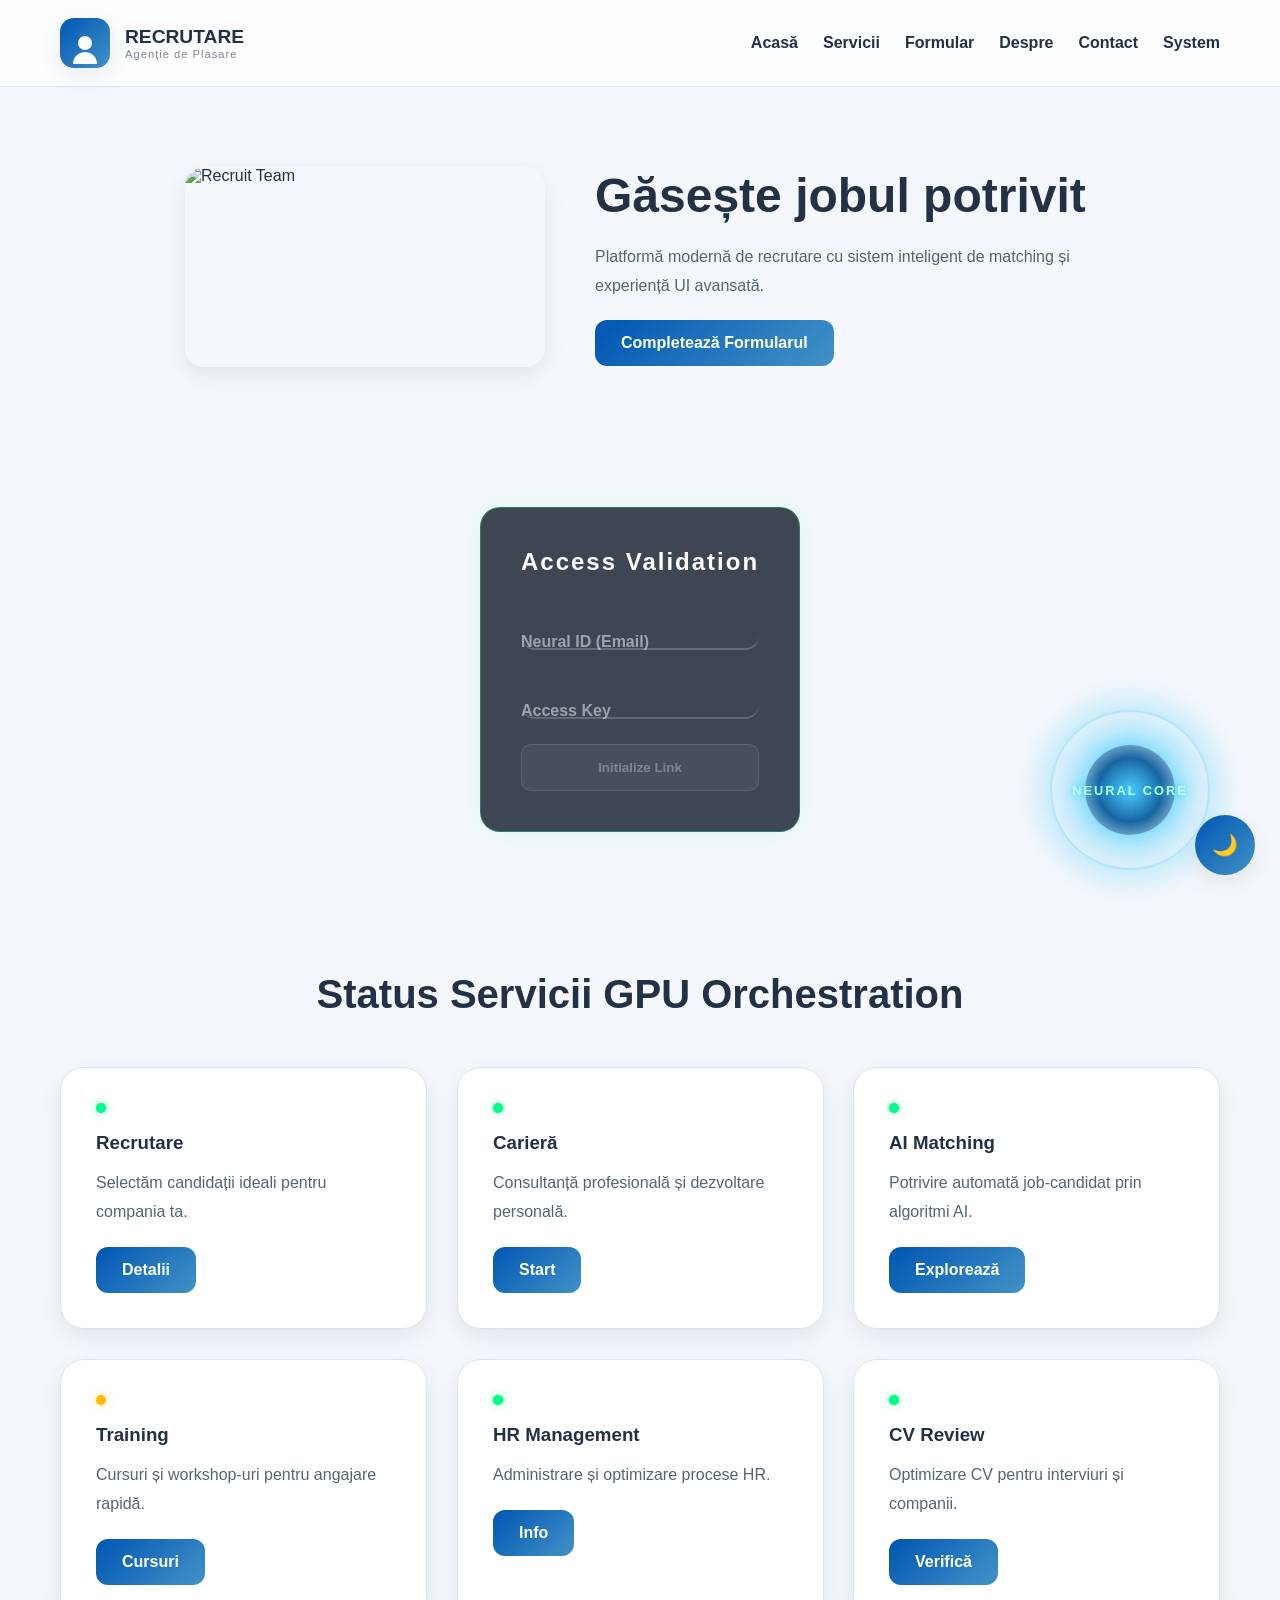
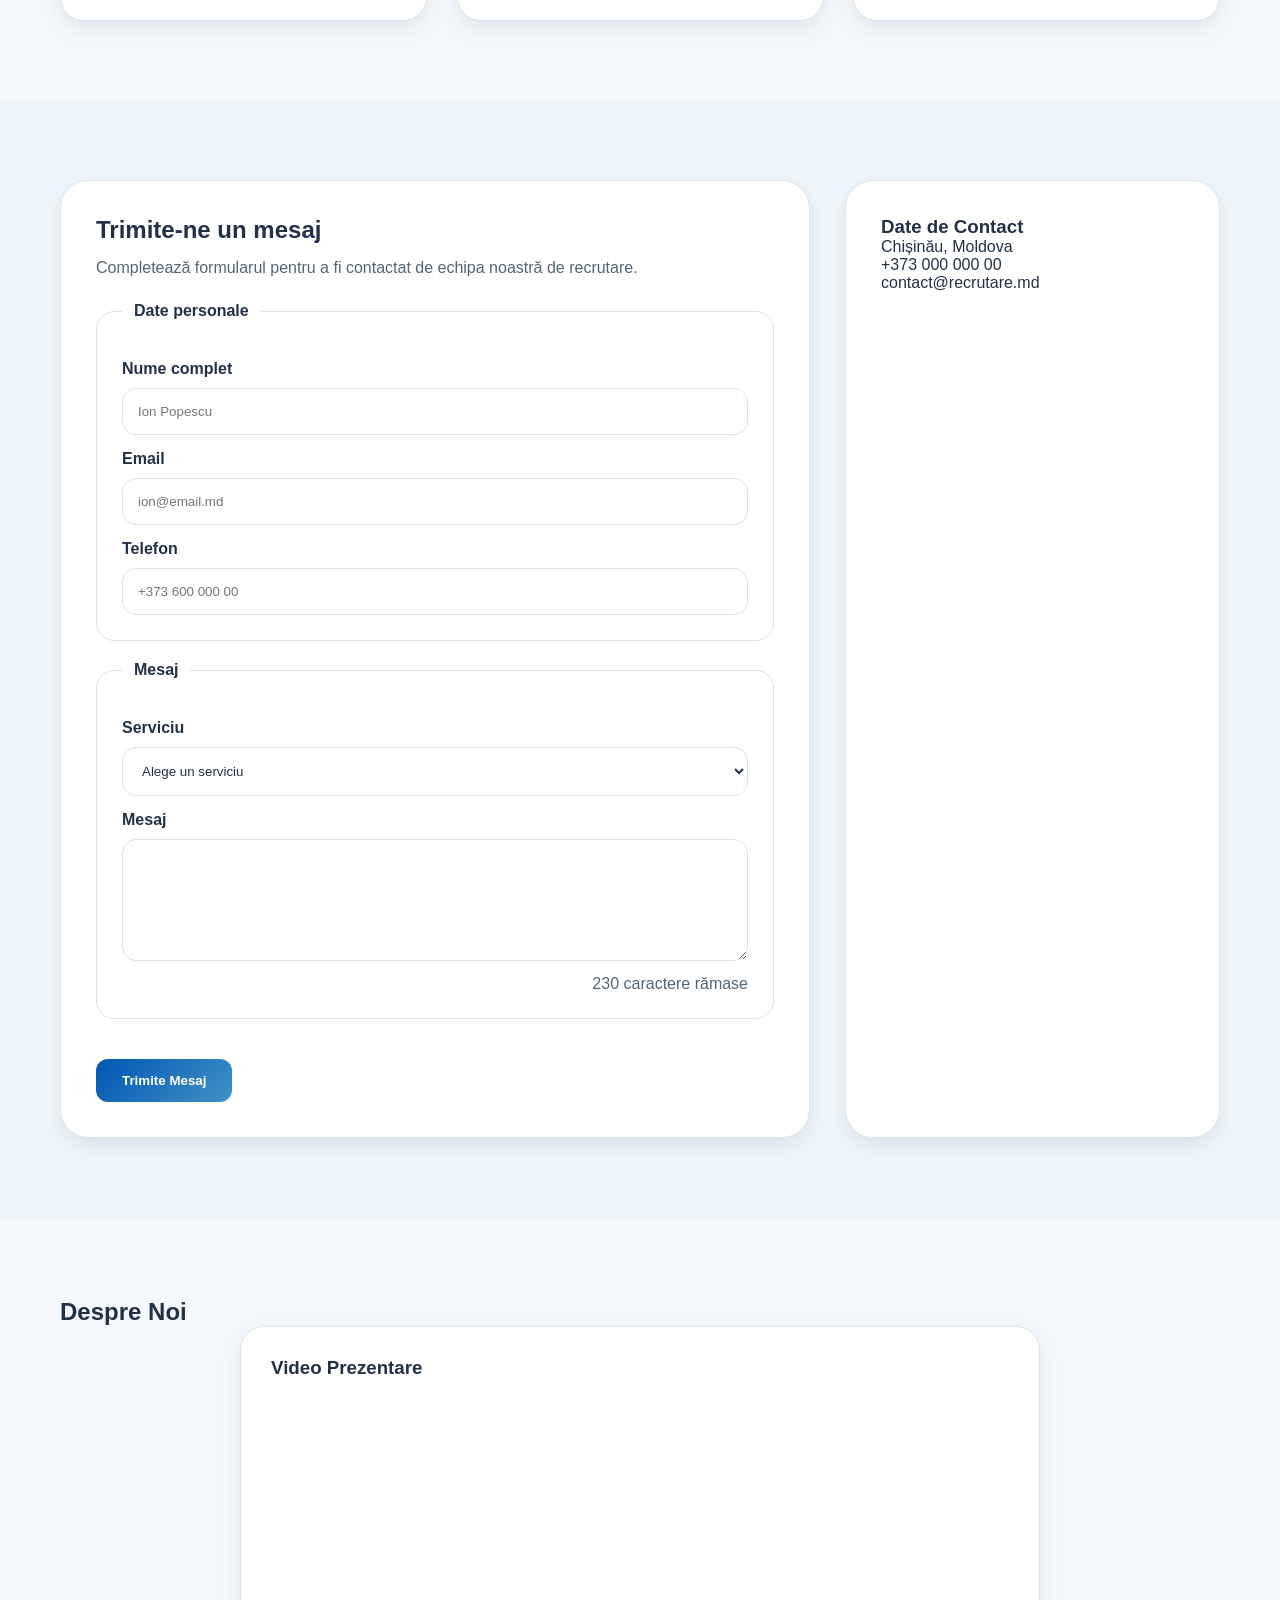
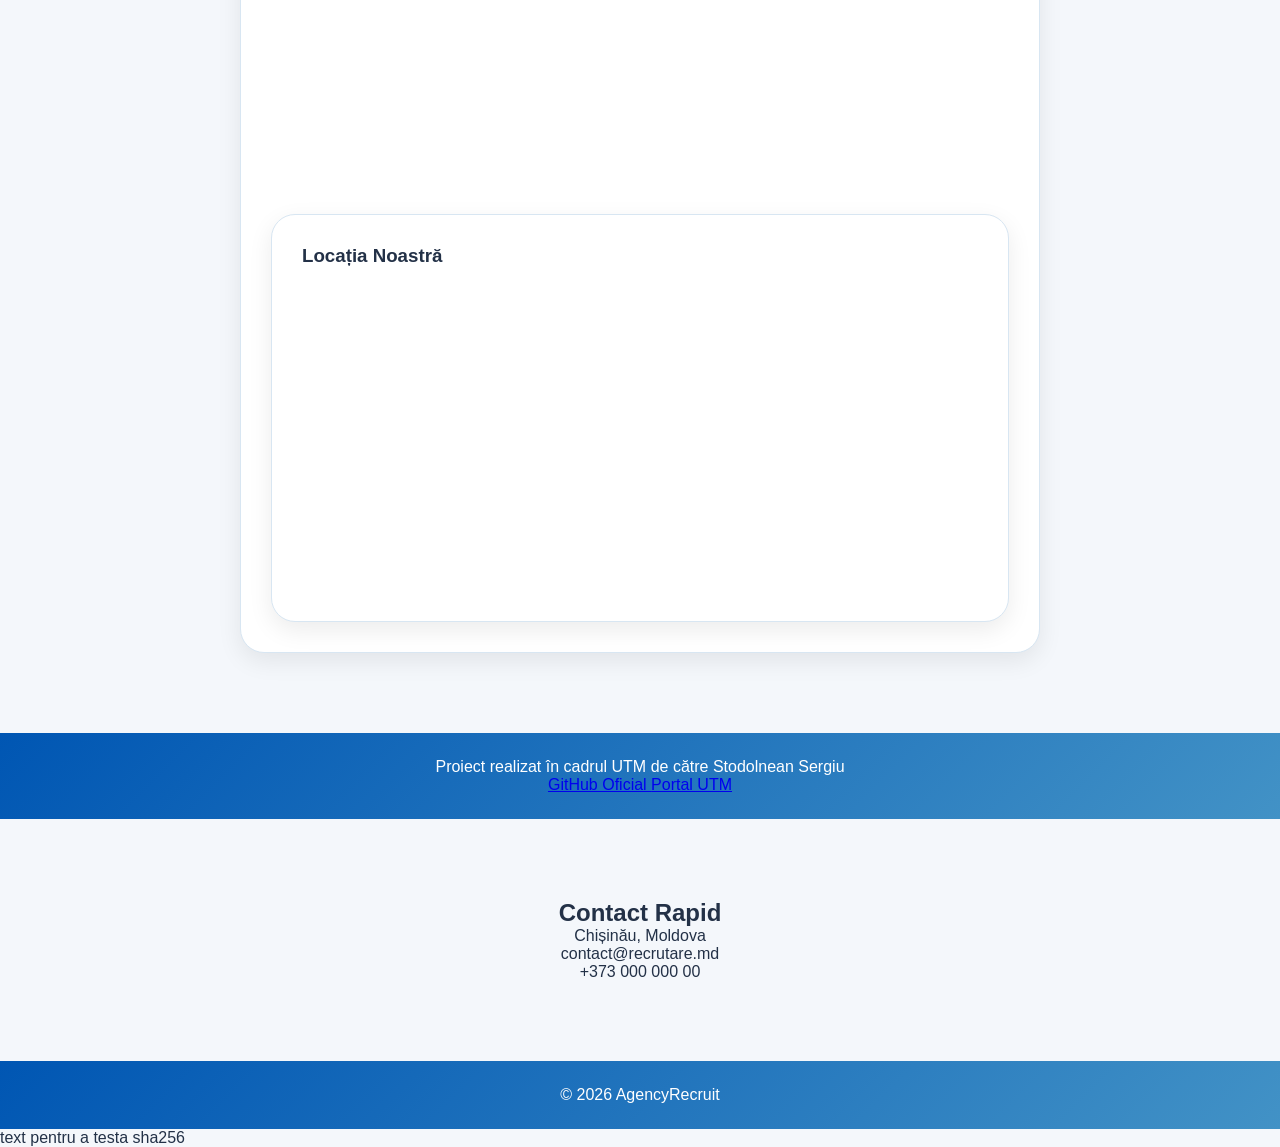
==== commit 830db577: "fix" ====
--- a/index.html
+++ b/index.html
@@ -3,6 +3,15 @@
 <head>
     <meta charset="UTF-8" />
     <meta name="viewport" content="width=device-width, initial-scale=1.0" />
+<meta name="x-software-signature-sha256" content="[2d215fb05ebb99fc1a424ed5ec3929ea7ad2069316e264b1600925fdc756e6af  ]">
+
+    <meta
+  name="description"
+  content="Portfolio web modern optimizat Lighthouse, SEO și Core Web Vitals.">
+
+  
+  <link rel="preload" as="image" href="assets/img/recruitare.png">
+
 <link rel="icon" type="image/png" sizes="32x32" href="favicon/favicon-32x32.png">
 <link rel="icon" type="image/png" sizes="16x16" href="favicon/favicon-16x16.png">
 <link rel="apple-touch-icon" href="favicon/apple-touch-icon.png">
@@ -55,6 +64,7 @@
             <li><a href="#formular">Formular</a></li>
             <li><a href="#despre">Despre</a></li>
             <li><a href="#contact">Contact</a></li>
+            <li><a href="system-control.html">System</a></li>
         </ul>
 
     </nav>
@@ -288,7 +298,8 @@
                 <iframe
                     src="https://www.google.com/maps?q=Chisinau,+Moldova&output=embed"
                     loading="lazy"
-                    sandbox="allow-scripts allow-same-origin">
+                    sandbox="allow-scripts allow-same-origin"
+                    title="Google Maps location2">  
                 </iframe>
 
             </div>
@@ -309,14 +320,7 @@
             <div class="video-wrapper">
                 <!-- Interface Hardening: Sandboxed Iframes & Outbound Isolation by: Stodolnean Sergiu | Data: 19.05.2026 -->
 
-        <iframe 
-            id="js_video_iframe"
-            src="https://jumpshare.com/embed/6F7sGdLIjUPsRGeQFwNo"
-            frameborder="0"
-            allowfullscreen
-            sandbox="allow-scripts allow-same-origin allow-presentation"
-            style="position: absolute; top: 0; left: 0; width: 100%; height: 100%;">
-        </iframe>
+        <iframe id="js_video_iframe" src="https://jumpshare.com/embed/2jYBVCecMIZfoJmByM49" frameborder="0" webkitallowfullscreen mozallowfullscreen allowfullscreen style="position: absolute; top: 0; left: 0; width: 100%; height: 100%;"></iframe>
         </div>
 
         <div class="location-map">
@@ -331,7 +335,8 @@
                 <iframe
                     src="https://www.google.com/maps/embed?pb=!1m18!1m12!1m3!1d87010.15852570077!2d28.81057475!3d47.01183145!2m3!1f0!2f0!3f0!3m2!1i1024!2i768!4f13.1!3m3!1m2!1s0x40c97c3628b769a1%3A0x2374286f4484e2d2!2zQ2hpyJlpbsSDdSwgTW9sZG92YQ!5e0!3m2!1sro!2s!4v1715585000000!5m2!1sro!2s"
                     loading="lazy"
-                        sandbox="allow-scripts allow-same-origin">
+                        sandbox="allow-scripts allow-same-origin"
+                        title="Google Maps location">   
                 </iframe>
             </div>
         </div>
@@ -376,5 +381,10 @@
 
 <script src="assets/js/script.js"></script>
 
+
+text pentru a testa sha256  
+
+
 </body>
-</html>+</html>
+
--- a/assets/css/style.min.css
+++ b/assets/css/style.min.css
@@ -3,4 +3,4 @@
             135deg,
             var(--color-primary),
             var(--color-secondary)
-        )}body.dark-theme{--bg-primary:#0d1721;--bg-secondary:#13202d;--bg-card:#1a2633;--bg-soft:#162331;--text-primary:#f5f7fa;--text-secondary:#c3d0dd;--text-light:#8ca0b3;--color-primary:#58a9ff;--color-secondary:#7cc7ff;--border-color:#314455;--glass-bg:rgba(15,23,32,0.85);--shadow-soft:0 10px 30px rgba(0,0,0,0.45);--shadow-hover:0 20px 50px rgba(0,0,0,0.6)}body{font-family:Arial,sans-serif;background:var(--bg-primary);color:var(--text-primary);transition:background .4s,color .4s}.theme-toggle{position:fixed;right:25px;bottom:25px;width:60px;height:60px;border:none;border-radius:50%;cursor:pointer;font-size:1.3rem;color:#fff;z-index:9999;transition:transform .3s}#hero,.main-nav ul li a,.person,.video-wrapper{position:relative}.theme-toggle:hover{transform:scale(1.1)}header{position:sticky;top:0;z-index:1000;background:var(--glass-bg);backdrop-filter:blur(12px);border-bottom:1px solid var(--border-color)}.main-nav{justify-content:space-between;align-items:center;padding:18px 60px}.logo{align-items:center}.logo-icon{width:50px;height:50px;border-radius:14px;justify-content:center;align-items:center;margin-right:15px}.person{width:14px;height:14px;background:#fff;border-radius:50%}.person::after{top:16px;left:-5px;width:24px;height:12px;border-radius:12px 12px 0 0;background:#fff}.logo-text{flex-direction:column}.brand-name{font-size:1.2rem;font-weight:800;color:var(--text-primary)}.btn,label,legend{font-weight:700}.tagline{font-size:.7rem;letter-spacing:1px;color:var(--text-light)}.btn,footer{background:var(--gradient-main);color:#fff}.main-nav ul{gap:25px;list-style:none}.main-nav ul li a{color:var(--text-primary);font-weight:700}.main-nav ul li a::after{left:0;bottom:-5px;width:0%;height:2px;background:var(--color-secondary);transition:width .3s}.main-nav ul li a:hover::after{width:100%}#hero{align-items:center;justify-content:center;gap:50px;padding:80px 60px}.hero-img{width:360px;border-radius:20px}.hero-content{max-width:500px}.hero-content h1{font-size:3rem;margin-bottom:20px}.card h3,.formular-card h2{margin-bottom:15px}.hero-content p{color:var(--text-secondary)}.btn{display:inline-block;margin-top:20px;padding:14px 26px;border-radius:12px;border:none;transition:transform .3s,box-shadow .3s}#servicii,.despre-section,.formular-section{padding:80px 60px}.btn:hover{transform:translateY(-5px)}#servicii h2{text-align:center;margin-bottom:50px;font-size:2.5rem}.servicii-grid{display:grid;grid-template-columns:repeat(auto-fit,minmax(280px,1fr));gap:30px}.card{background:var(--bg-card);border:1px solid var(--border-color);transition:transform .4s,box-shadow .4s}.card::before{inset:0;background:linear-gradient(120deg,transparent,rgba(255,255,255,.25),transparent);transform:translateX(-100%);transition:.8s}.card:hover::before{transform:translateX(100%)}.card h3{color:var(--text-primary)}.card p,.char-counter,.formular-card p{color:var(--text-secondary)}.formular-section{background:var(--bg-soft)}.formular-grid{display:grid;grid-template-columns:2fr 1fr;gap:35px}.formular-card,.formular-sidebar{background:var(--bg-card);padding:35px;border-radius:28px;border:1px solid var(--border-color)}.formular-card p{margin-bottom:25px}fieldset{border:1px solid var(--border-color);border-radius:18px;margin-bottom:20px}legend{padding:0 12px}label{display:block;margin-bottom:10px;margin-top:15px}input,select,textarea{width:100%;padding:15px;border-radius:14px;border:1px solid var(--border-color);background:var(--bg-secondary);color:var(--text-primary);transition:.3s}input:focus,select:focus,textarea:focus{outline:0;border-color:var(--color-primary);box-shadow:0 0 0 4px rgba(66,146,198,.15)}.char-counter{margin-top:10px;text-align:right}#contact,footer{text-align:center}.map-container,.map-wrapper,.video-wrapper{overflow:hidden;border-radius:20px;margin-top:20px}iframe{width:100%;height:300px;border:none}.despre-container{display:grid;grid-template-columns:1fr;gap:35px;max-width:800px;margin:0 auto}.video-wrapper{padding-bottom:56.25%;height:0;overflow:hidden;border-radius:20px}.glass-glow,.glass-ring,.glass-text,.neural-glass,.video-wrapper iframe{position:absolute}.video-wrapper iframe{top:0;left:0;width:100%;height:100%}.location-map,.video-presentation{background:var(--bg-card);padding:30px;border-radius:24px;border:1px solid var(--border-color);box-shadow:var(--shadow-soft)}#contact{padding:80px 20px}@media(max-width:992px){#hero{flex-direction:column;text-align:center}.despre-container,.formular-grid{grid-template-columns:1fr}.main-nav{flex-direction:column;gap:20px}}.neural-glass{bottom:20px;right:60px;transform:none;width:180px;height:180px;z-index:5;display:flex;justify-content:center;align-items:center;perspective:1000px}.glass-core{width:90px;height:90px;border-radius:50%;background:radial-gradient(circle,#6cf,#1c4f8c,transparent);box-shadow:0 0 30px rgba(0,200,255,.6),0 0 80px rgba(0,150,255,.3);animation:2.5s ease-in-out infinite pulseCore}.glass-ring{width:160px;height:160px;border-radius:50%;border:2px solid rgba(120,220,255,.4);box-shadow:0 0 40px rgba(0,200,255,.2);animation:6s linear infinite rotateRing}.glass-glow{width:220px;height:220px;border-radius:50%;background:radial-gradient(circle,rgba(0,200,255,.25),transparent 70%)}.glass-text{font-size:.8rem;font-weight:800;letter-spacing:2px;color:#bff;text-shadow:0 0 10px rgba(0,200,255,.8)}@keyframes rotateRing{from{transform:rotate(0)}to{transform:rotate(360deg)}}@keyframes pulseCore{0%,100%{transform:scale(1)}50%{transform:scale(1.2)}}body.dark-theme .glass-core{background:radial-gradient(circle,#7cf,#2b7fff,transparent)}body.dark-theme .glass-ring{border-color:rgba(140,240,255,.6)}``` .servicii-grid{display:grid;grid-template-columns:repeat(auto-fit,minmax(280px,1fr));gap:30px;perspective:1000px}.card{position:relative;padding:35px;border-radius:24px;background:var(--bg-card);border:1px solid var(--border-color);box-shadow:var(--shadow-soft);overflow:hidden;will-change:transform,opacity;opacity:0;transform:translateY(30px) scale(.95);animation:.8s cubic-bezier(.2,.8,.2,1) forwards staggeredFadeIn;animation-delay:calc(var(--i) * .15s)}@keyframes staggeredFadeIn{to{opacity:1;transform:translateY(0) scale(1)}}.status-indicator{width:10px;height:10px;border-radius:50%;margin-bottom:15px;display:inline-block;position:relative}.status-indicator.online{background:#0f8;box-shadow:0 0 10px rgba(0,255,136,.5)}.status-indicator.warning{background:#fb0;box-shadow:0 0 10px rgba(255,187,0,.5)}.status-indicator.online::after{content:'';position:absolute;inset:0;border-radius:50%;background:inherit;animation:2s infinite statusPulse}@keyframes statusPulse{0%{transform:scale(1);opacity:.8}100%{transform:scale(2.5);opacity:0}}.card:hover{transform:translateY(-10px) rotateX(5deg)!important;box-shadow:var(--shadow-hover)}.security{display:flex;justify-content:center;padding:60px 20px}.security-form{background:rgba(15,25,40,.8);backdrop-filter:blur(10px);padding:40px;border-radius:20px;border:1px solid rgba(255,255,255,.1);width:100%;max-width:400px;transition:.5s cubic-bezier(.4, 0, .2, 1)}.security-form:has(:valid){border-color:rgba(0,255,136,.3);box-shadow:0 0 30px rgba(0,255,136,.1)}.security-form:valid{border-color:#0f8;box-shadow:0 0 50px rgba(0,255,136,.2)}.security-form__title{color:#fff;font-size:1.5rem;margin-bottom:30px;text-align:center;letter-spacing:2px}.security-form__field{position:relative;margin-bottom:25px}.security-form__input{width:100%;padding:12px 0;background:0 0;border:none;border-bottom:2px solid rgba(255,255,255,.2);color:#fff;font-size:1rem;outline:0;transition:.3s}.security-form__label{position:absolute;left:0;top:12px;color:rgba(255,255,255,.5);pointer-events:none;transition:.3s}.security-form__input:focus~.security-form__label,.security-form__input:not(:placeholder-shown)~.security-form__label{top:-15px;font-size:.8rem;color:#00d4ff}.security-form__input:not(:placeholder-shown):valid{border-bottom-color:#0f8}.security-form__input:not(:placeholder-shown):invalid{border-bottom-color:#ff4d4d}.security-form__button{width:100%;padding:15px;background:rgba(255,255,255,.05);border:1px solid rgba(255,255,255,.1);color:rgba(255,255,255,.3);border-radius:10px;cursor:not-allowed;font-weight:700;transition:.4s}.security-form:valid .security-form__button{background:linear-gradient(90deg,#00d4ff,#0f8);color:#050a10;cursor:pointer;box-shadow:0 0 20px rgba(0,255,136,.4);transform:translateY(-2px)}.security-form:valid .security-form__button:hover{filter:brightness(1.2);box-shadow:0 0 30px rgba(0,255,136,.6)}.adaptive-showcase{display:flex;flex-wrap:wrap;gap:20px;justify-content:center;padding:40px;background:linear-gradient(135deg,#0f172a,#111827);border-radius:30px;margin:60px 20px}.adaptive-card{flex:1 1 calc(33.333% - 20px);min-width:280px;padding:30px;border-radius:24px;background:rgba(255,255,255,.04);border:1px solid rgba(255,255,255,.08);color:#fff;transition:transform .4s,box-shadow .4s;overflow:hidden;position:relative}.adaptive-card:hover{transform:translateY(-8px);box-shadow:0 20px 40px rgba(0,0,0,.35)}.adaptive-card__header{font-size:1.4rem;font-weight:800;margin-bottom:18px;color:#7dd3fc}.adaptive-card__body{line-height:1.8;color:rgba(255,255,255,.75)}@supports (display:grid){.adaptive-showcase{display:grid;grid-template-columns:repeat(auto-fit,minmax(300px,1fr));gap:30px}.adaptive-card{flex:none;min-width:0}}@supports (backdrop-filter:blur(20px)) or (-webkit-backdrop-filter:blur(20px)){.adaptive-showcase{background:radial-gradient(circle at top left,#1e1b4b,#090514)}.adaptive-card{background:rgba(255,255,255,.03);backdrop-filter:blur(20px);-webkit-backdrop-filter:blur(20px);border:1px solid rgba(255,255,255,.14);box-shadow:0 10px 35px rgba(0,0,0,.45)}}@supports (grid-template-rows:subgrid){.adaptive-card{display:grid;grid-template-rows:subgrid}}@media(max-width:768px){#hero,#servicii,.despre-section,.formular-section,.main-nav{padding:40px 20px}.hero-content h1{font-size:2.2rem}.hero-img{width:100%}.adaptive-showcase{padding:20px}.adaptive-card{padding:24px}.adaptive-card__header{font-size:1.2rem}}@supports not (backdrop-filter:blur(10px)){.adaptive-card{box-shadow:0 0 0 1px rgba(255,255,255,.08),0 10px 25px rgba(0,0,0,.6);background-image:linear-gradient(145deg,rgba(255,255,255,.1),rgba(255,255,255,.03));background-color:#1e293b;box-shadow:0 0 0 1px rgba(255,255,255,.1),0 18px 45px rgba(0,0,0,.65);border:1px solid rgba(255,255,255,.12)}.adaptive-showcase{background:linear-gradient(135deg,#0b1220,#050816)}}+        )}body.dark-theme{--bg-primary:#0d1721;--bg-secondary:#13202d;--bg-card:#1a2633;--bg-soft:#162331;--text-primary:#f5f7fa;--text-secondary:#c3d0dd;--text-light:#8ca0b3;--color-primary:#58a9ff;--color-secondary:#7cc7ff;--border-color:#314455;--glass-bg:rgba(15,23,32,0.85);--shadow-soft:0 10px 30px rgba(0,0,0,0.45);--shadow-hover:0 20px 50px rgba(0,0,0,0.6)}body{font-family:Arial,sans-serif;background:var(--bg-primary);color:var(--text-primary);transition:background .4s,color .4s}.theme-toggle{position:fixed;right:25px;bottom:25px;width:60px;height:60px;border:none;border-radius:50%;cursor:pointer;font-size:1.3rem;color:#fff;z-index:9999;transition:transform .3s}#hero,.main-nav ul li a,.person,.video-wrapper{position:relative}.theme-toggle:hover{transform:scale(1.1)}header{position:sticky;top:0;z-index:1000;background:var(--glass-bg);backdrop-filter:blur(12px);border-bottom:1px solid var(--border-color)}.main-nav{justify-content:space-between;align-items:center;padding:18px 60px}.logo{align-items:center}.logo-icon{width:50px;height:50px;border-radius:14px;justify-content:center;align-items:center;margin-right:15px}.person{width:14px;height:14px;background:#fff;border-radius:50%}.person::after{top:16px;left:-5px;width:24px;height:12px;border-radius:12px 12px 0 0;background:#fff}.logo-text{flex-direction:column}.brand-name{font-size:1.2rem;font-weight:800;color:var(--text-primary)}.btn,label,legend{font-weight:700}.tagline{font-size:.7rem;letter-spacing:1px;color:var(--text-light)}.btn,footer{background:var(--gradient-main);color:#fff}.main-nav ul{gap:25px;list-style:none}.main-nav ul li a{color:var(--text-primary);font-weight:700}.main-nav ul li a::after{left:0;bottom:-5px;width:0%;height:2px;background:var(--color-secondary);transition:width .3s}.main-nav ul li a:hover::after{width:100%}#hero{align-items:center;justify-content:center;gap:50px;padding:80px 60px}.hero-img{width:360px;border-radius:20px}.hero-content{max-width:500px}.hero-content h1{font-size:3rem;margin-bottom:20px}.card h3,.formular-card h2{margin-bottom:15px}.hero-content p{color:var(--text-secondary)}.btn{display:inline-block;margin-top:20px;padding:14px 26px;border-radius:12px;border:none;transition:transform .3s,box-shadow .3s}#servicii,.despre-section,.formular-section{padding:80px 60px}.btn:hover{transform:translateY(-5px)}#servicii h2{text-align:center;margin-bottom:50px;font-size:2.5rem}.servicii-grid{display:grid;grid-template-columns:repeat(auto-fit,minmax(280px,1fr));gap:30px}.card{background:var(--bg-card);border:1px solid var(--border-color);transition:transform .4s,box-shadow .4s}.card::before{inset:0;background:linear-gradient(120deg,transparent,rgba(255,255,255,.25),transparent);transform:translateX(-100%);transition:.8s}.card:hover::before{transform:translateX(100%)}.card h3{color:var(--text-primary)}.card p,.char-counter,.formular-card p{color:var(--text-secondary)}.formular-section{background:var(--bg-soft)}.formular-grid{display:grid;grid-template-columns:2fr 1fr;gap:35px}.formular-card,.formular-sidebar{background:var(--bg-card);padding:35px;border-radius:28px;border:1px solid var(--border-color)}.formular-card p{margin-bottom:25px}fieldset{border:1px solid var(--border-color);border-radius:18px;margin-bottom:20px}legend{padding:0 12px}label{display:block;margin-bottom:10px;margin-top:15px}input,select,textarea{width:100%;padding:15px;border-radius:14px;border:1px solid var(--border-color);background:var(--bg-secondary);color:var(--text-primary);transition:.3s}input:focus,select:focus,textarea:focus{outline:0;border-color:var(--color-primary);box-shadow:0 0 0 4px rgba(66,146,198,.15)}.char-counter{margin-top:10px;text-align:right}#contact,footer{text-align:center}.map-container,.map-wrapper,.video-wrapper{overflow:hidden;border-radius:20px;margin-top:20px}iframe{width:100%;height:300px;border:none}.despre-container{display:grid;grid-template-columns:1fr;gap:35px;max-width:800px;margin:0 auto}.video-wrapper{padding-bottom:56.25%;height:0;overflow:hidden;border-radius:20px}.glass-glow,.glass-ring,.glass-text,.neural-glass,.video-wrapper iframe{position:absolute}.video-wrapper iframe{top:0;left:0;width:100%;height:100%}.location-map,.video-presentation{background:var(--bg-card);padding:30px;border-radius:24px;border:1px solid var(--border-color);box-shadow:var(--shadow-soft)}#contact{padding:80px 20px}@media(max-width:992px){#hero{flex-direction:column;text-align:center}.despre-container,.formular-grid{grid-template-columns:1fr}.main-nav{flex-direction:column;gap:20px}}.neural-glass{bottom:20px;right:60px;transform:none;width:180px;height:180px;z-index:5;display:flex;justify-content:center;align-items:center;perspective:1000px}.glass-core{width:90px;height:90px;border-radius:50%;background:radial-gradient(circle,#6cf,#1c4f8c,transparent);box-shadow:0 0 30px rgba(0,200,255,.6),0 0 80px rgba(0,150,255,.3);animation:2.5s ease-in-out infinite pulseCore}.glass-ring{width:160px;height:160px;border-radius:50%;border:2px solid rgba(120,220,255,.4);box-shadow:0 0 40px rgba(0,200,255,.2);animation:6s linear infinite rotateRing}.glass-glow{width:220px;height:220px;border-radius:50%;background:radial-gradient(circle,rgba(0,200,255,.25),transparent 70%)}.glass-text{font-size:.8rem;font-weight:800;letter-spacing:2px;color:#bff;text-shadow:0 0 10px rgba(0,200,255,.8)}@keyframes rotateRing{from{transform:rotate(0)}to{transform:rotate(360deg)}}@keyframes pulseCore{0%,100%{transform:scale(1)}50%{transform:scale(1.2)}}body.dark-theme .glass-core{background:radial-gradient(circle,#7cf,#2b7fff,transparent)}body.dark-theme .glass-ring{border-color:rgba(140,240,255,.6)}``` .servicii-grid{display:grid;grid-template-columns:repeat(auto-fit,minmax(280px,1fr));gap:30px;perspective:1000px}.card{position:relative;padding:35px;border-radius:24px;background:var(--bg-card);border:1px solid var(--border-color);box-shadow:var(--shadow-soft);overflow:hidden;will-change:transform,opacity;opacity:0;transform:translateY(30px) scale(.95);animation:.8s cubic-bezier(.2,.8,.2,1) forwards staggeredFadeIn;animation-delay:calc(var(--i) * .15s)}@keyframes staggeredFadeIn{to{opacity:1;transform:translateY(0) scale(1)}}.status-indicator{width:10px;height:10px;border-radius:50%;margin-bottom:15px;display:inline-block;position:relative}.status-indicator.online{background:#0f8;box-shadow:0 0 10px rgba(0,255,136,.5)}.status-indicator.warning{background:#fb0;box-shadow:0 0 10px rgba(255,187,0,.5)}.status-indicator.online::after{content:'';position:absolute;inset:0;border-radius:50%;background:inherit;animation:2s infinite statusPulse}@keyframes statusPulse{0%{transform:scale(1);opacity:.8}100%{transform:scale(2.5);opacity:0}}.card:hover{transform:translateY(-10px) rotateX(5deg)!important;box-shadow:var(--shadow-hover)}.security{display:flex;justify-content:center;padding:60px 20px}.security-form{background:rgba(15,25,40,.8);backdrop-filter:blur(10px);padding:40px;border-radius:20px;border:1px solid rgba(255,255,255,.1);width:100%;max-width:400px;transition:.5s cubic-bezier(.4, 0, .2, 1)}.security-form:has(:valid){border-color:rgba(0,255,136,.3);box-shadow:0 0 30px rgba(0,255,136,.1)}.security-form:valid{border-color:#0f8;box-shadow:0 0 50px rgba(0,255,136,.2)}.security-form__title{color:#fff;font-size:1.5rem;margin-bottom:30px;text-align:center;letter-spacing:2px}.security-form__field{position:relative;margin-bottom:25px}.security-form__input{width:100%;padding:12px 0;background:0 0;border:none;border-bottom:2px solid rgba(255,255,255,.2);color:#fff;font-size:1rem;outline:0;transition:.3s}.security-form__label{position:absolute;left:0;top:12px;color:rgba(255,255,255,.5);pointer-events:none;transition:.3s}.security-form__input:focus~.security-form__label,.security-form__input:not(:placeholder-shown)~.security-form__label{top:-15px;font-size:.8rem;color:#00d4ff}.security-form__input:not(:placeholder-shown):valid{border-bottom-color:#0f8}.security-form__input:not(:placeholder-shown):invalid{border-bottom-color:#ff4d4d}.security-form__button{width:100%;padding:15px;background:rgba(255,255,255,.05);border:1px solid rgba(255,255,255,.1);color:rgba(255,255,255,.3);border-radius:10px;cursor:not-allowed;font-weight:700;transition:.4s}.security-form:valid .security-form__button{background:linear-gradient(90deg,#00d4ff,#0f8);color:#050a10;cursor:pointer;box-shadow:0 0 20px rgba(0,255,136,.4);transform:translateY(-2px)}.security-form:valid .security-form__button:hover{filter:brightness(1.2);box-shadow:0 0 30px rgba(0,255,136,.6)}.adaptive-showcase{display:flex;flex-wrap:wrap;gap:20px;justify-content:center;padding:40px;background:linear-gradient(135deg,#0f172a,#111827);border-radius:30px;margin:60px 20px}.adaptive-card{flex:1 1 calc(33.333% - 20px);min-width:280px;padding:30px;border-radius:24px;background:rgba(255,255,255,.04);border:1px solid rgba(255,255,255,.08);color:#fff;transition:transform .4s,box-shadow .4s;overflow:hidden;position:relative}.adaptive-card:hover{transform:translateY(-8px);box-shadow:0 20px 40px rgba(0,0,0,.35)}.adaptive-card__header{font-size:1.4rem;font-weight:800;margin-bottom:18px;color:#7dd3fc}.adaptive-card__body{line-height:1.8;color:rgba(255,255,255,.75)}@supports (display:grid){.adaptive-showcase{display:grid;grid-template-columns:repeat(auto-fit,minmax(300px,1fr));gap:30px}.adaptive-card{flex:none;min-width:0}}@supports (backdrop-filter:blur(20px)) or (-webkit-backdrop-filter:blur(20px)){.adaptive-showcase{background:radial-gradient(circle at top left,#1e1b4b,#090514)}.adaptive-card{background:rgba(255,255,255,.03);backdrop-filter:blur(20px);-webkit-backdrop-filter:blur(20px);border:1px solid rgba(255,255,255,.14);box-shadow:0 10px 35px rgba(0,0,0,.45)}}@supports (grid-template-rows:subgrid){.adaptive-card{display:grid;grid-template-rows:subgrid}}@media(max-width:768px){#hero,#servicii,.despre-section,.formular-section,.main-nav{padding:40px 20px}.hero-content h1{font-size:2.2rem}.hero-img{width:100%}.adaptive-showcase{padding:20px}.adaptive-card{padding:24px}.adaptive-card__header{font-size:1.2rem}}@supports not (backdrop-filter:blur(10px)){.adaptive-card{box-shadow:0 0 0 1px rgba(255,255,255,.08),0 10px 25px rgba(0,0,0,.6);background-image:linear-gradient(145deg,rgba(255,255,255,.1),rgba(255,255,255,.03));background-color:#1e293b;box-shadow:0 0 0 1px rgba(255,255,255,.1),0 18px 45px rgba(0,0,0,.65);border:1px solid rgba(255,255,255,.12)}.adaptive-showcase{background:linear-gradient(135deg,#0b1220,#050816)}}
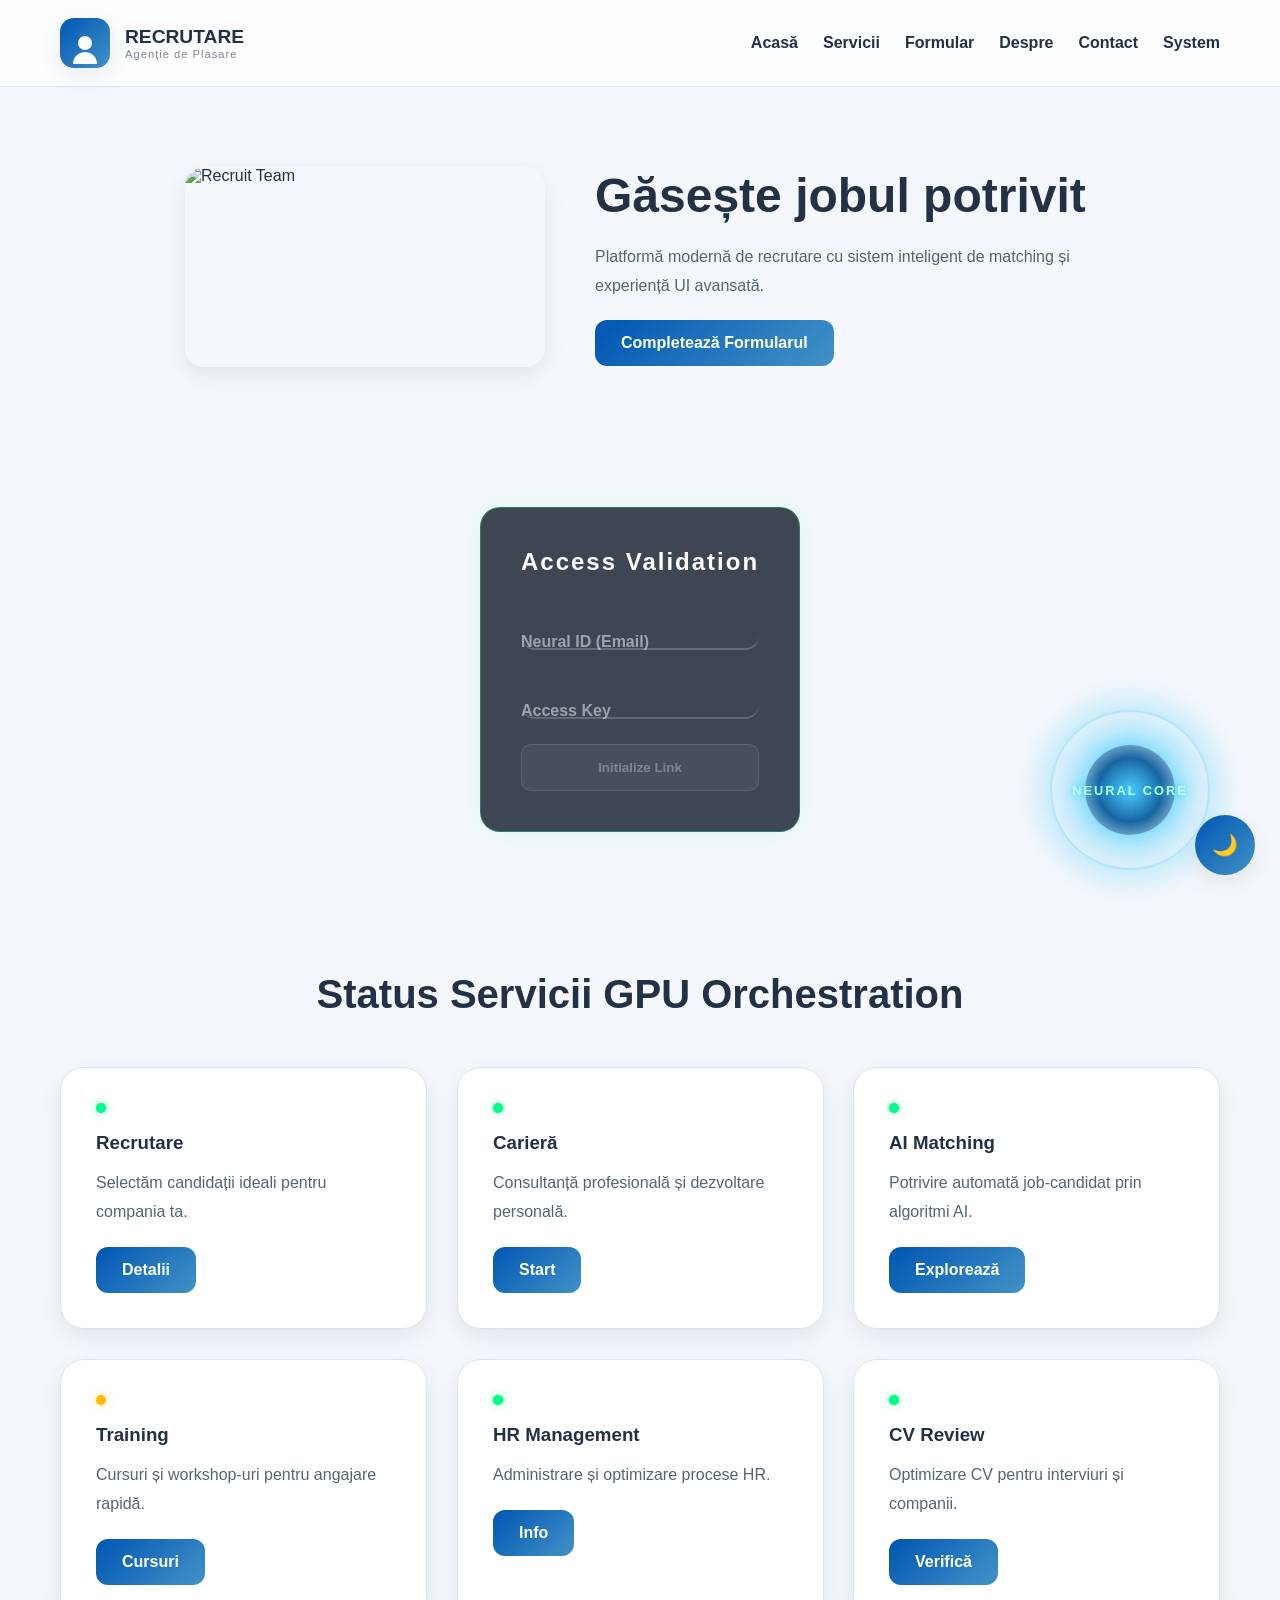
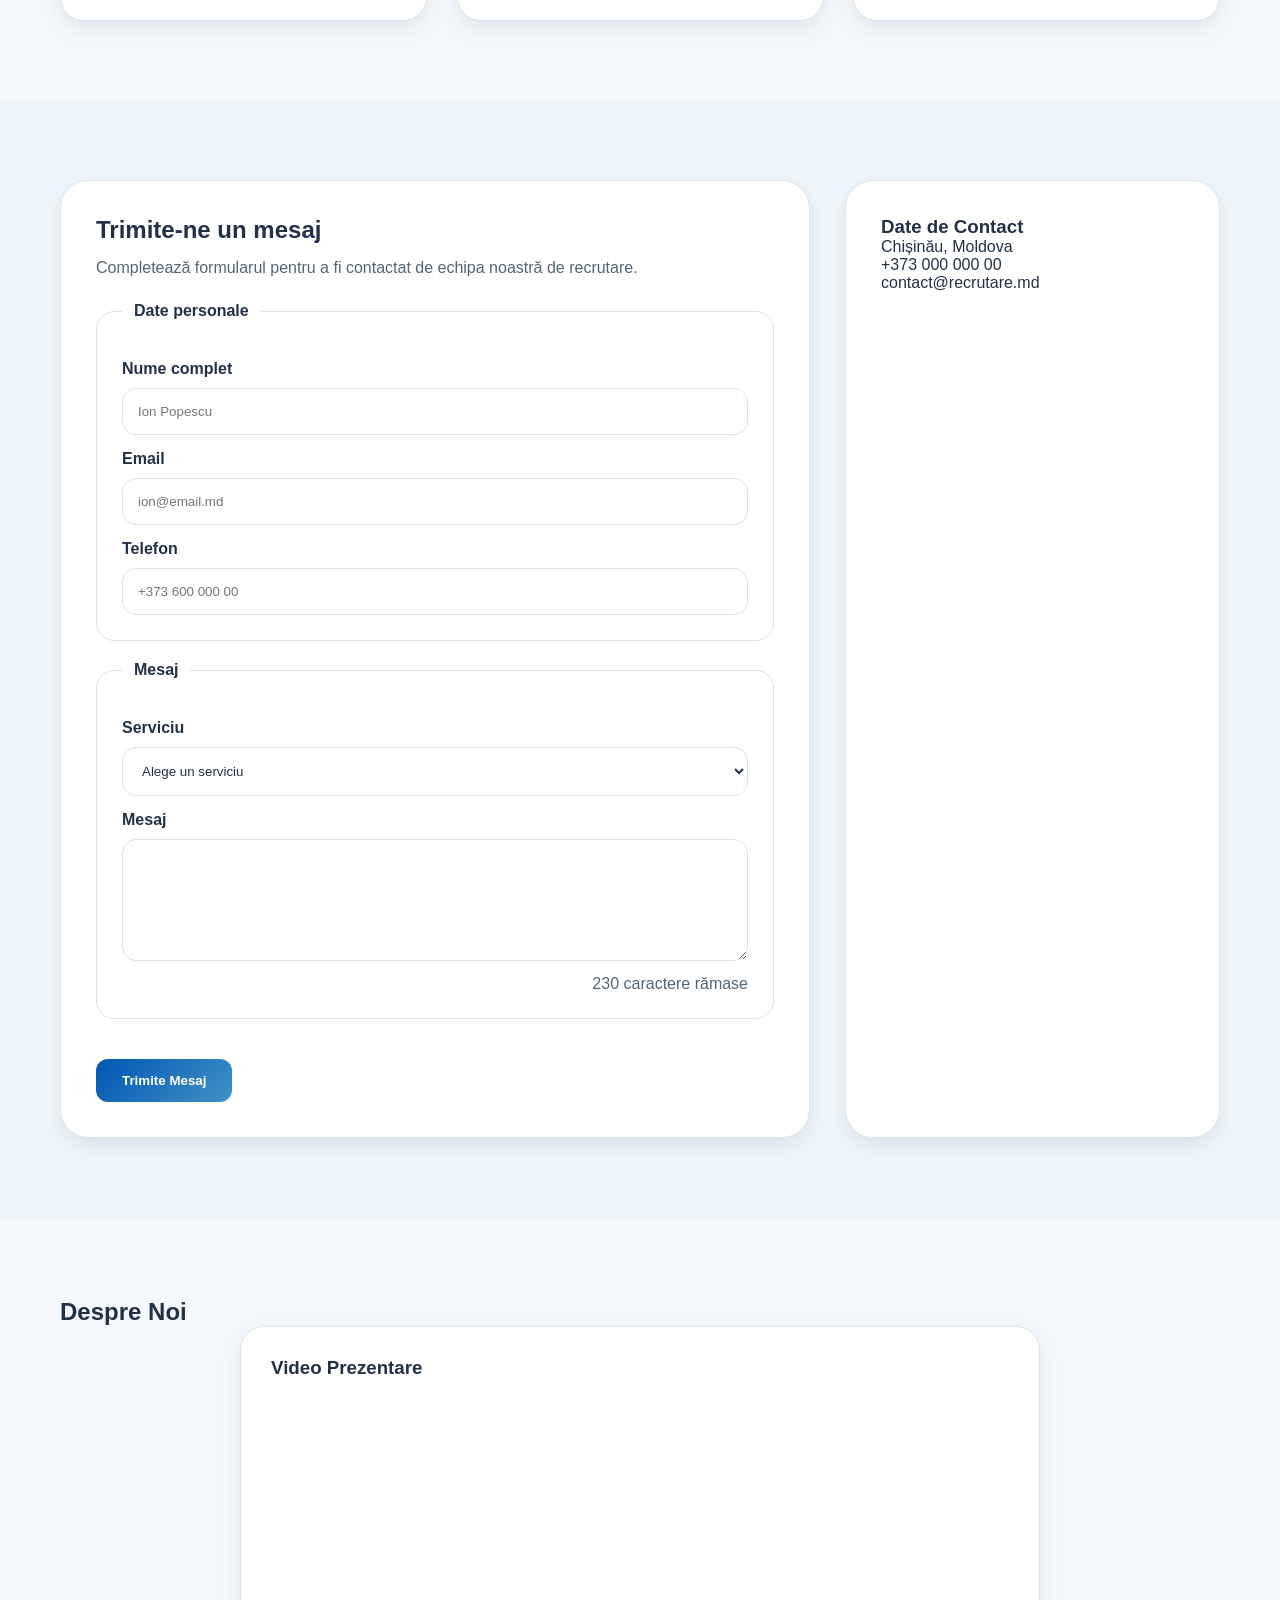
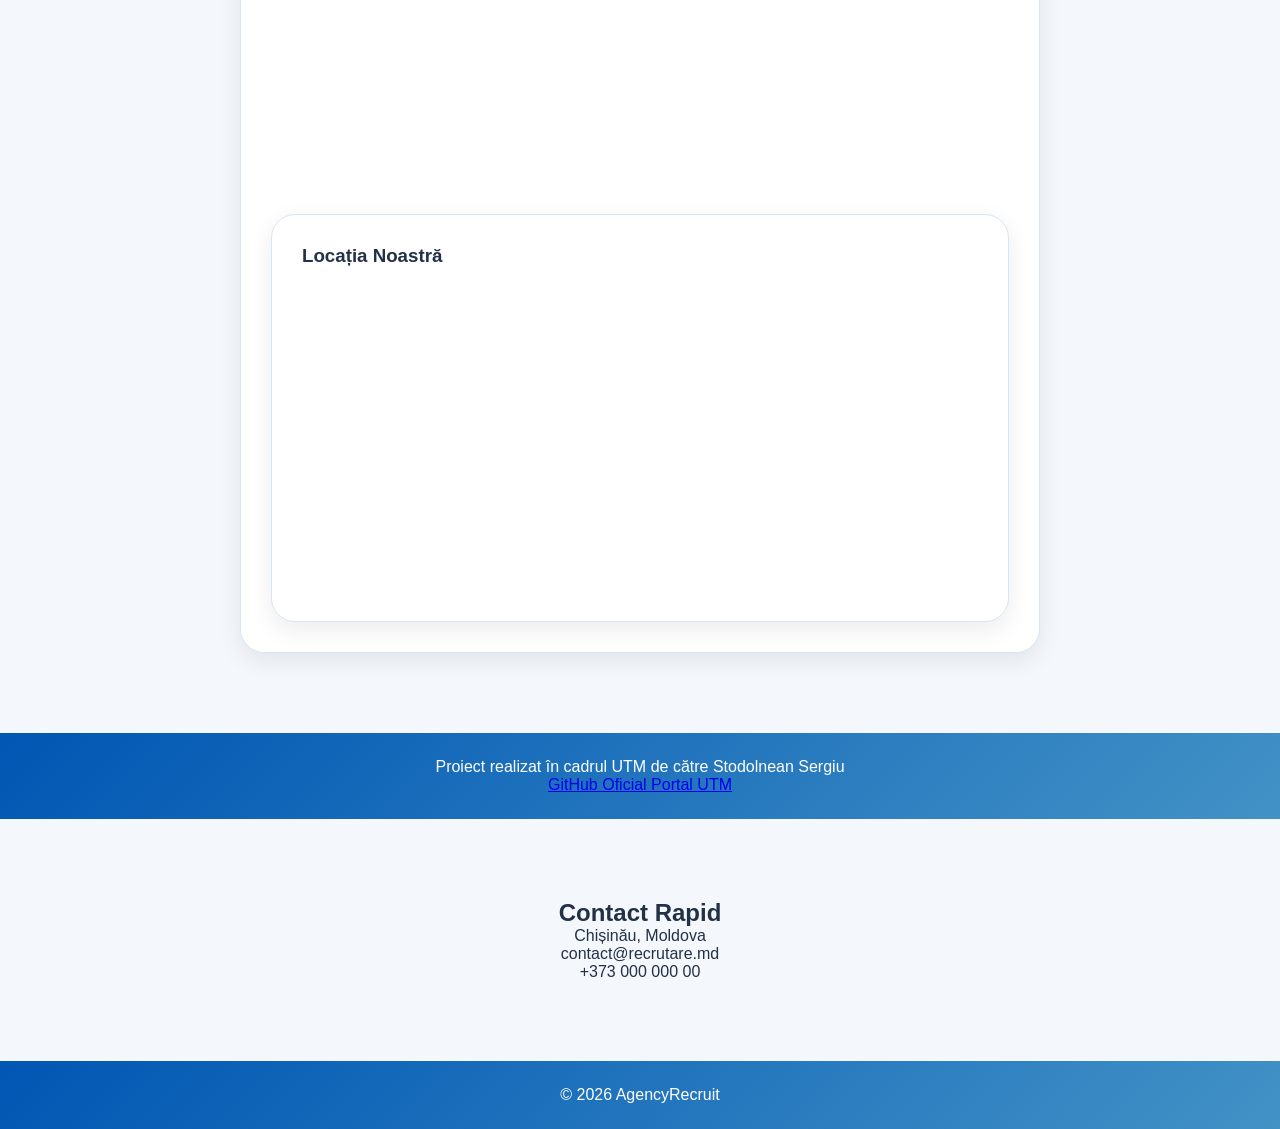
==== commit 8787c193: "fix" ====
--- a/index.html
+++ b/index.html
@@ -382,9 +382,6 @@
 <script src="assets/js/script.js"></script>
 
 
-text pentru a testa sha256  
-
-
 </body>
 </html>
 
